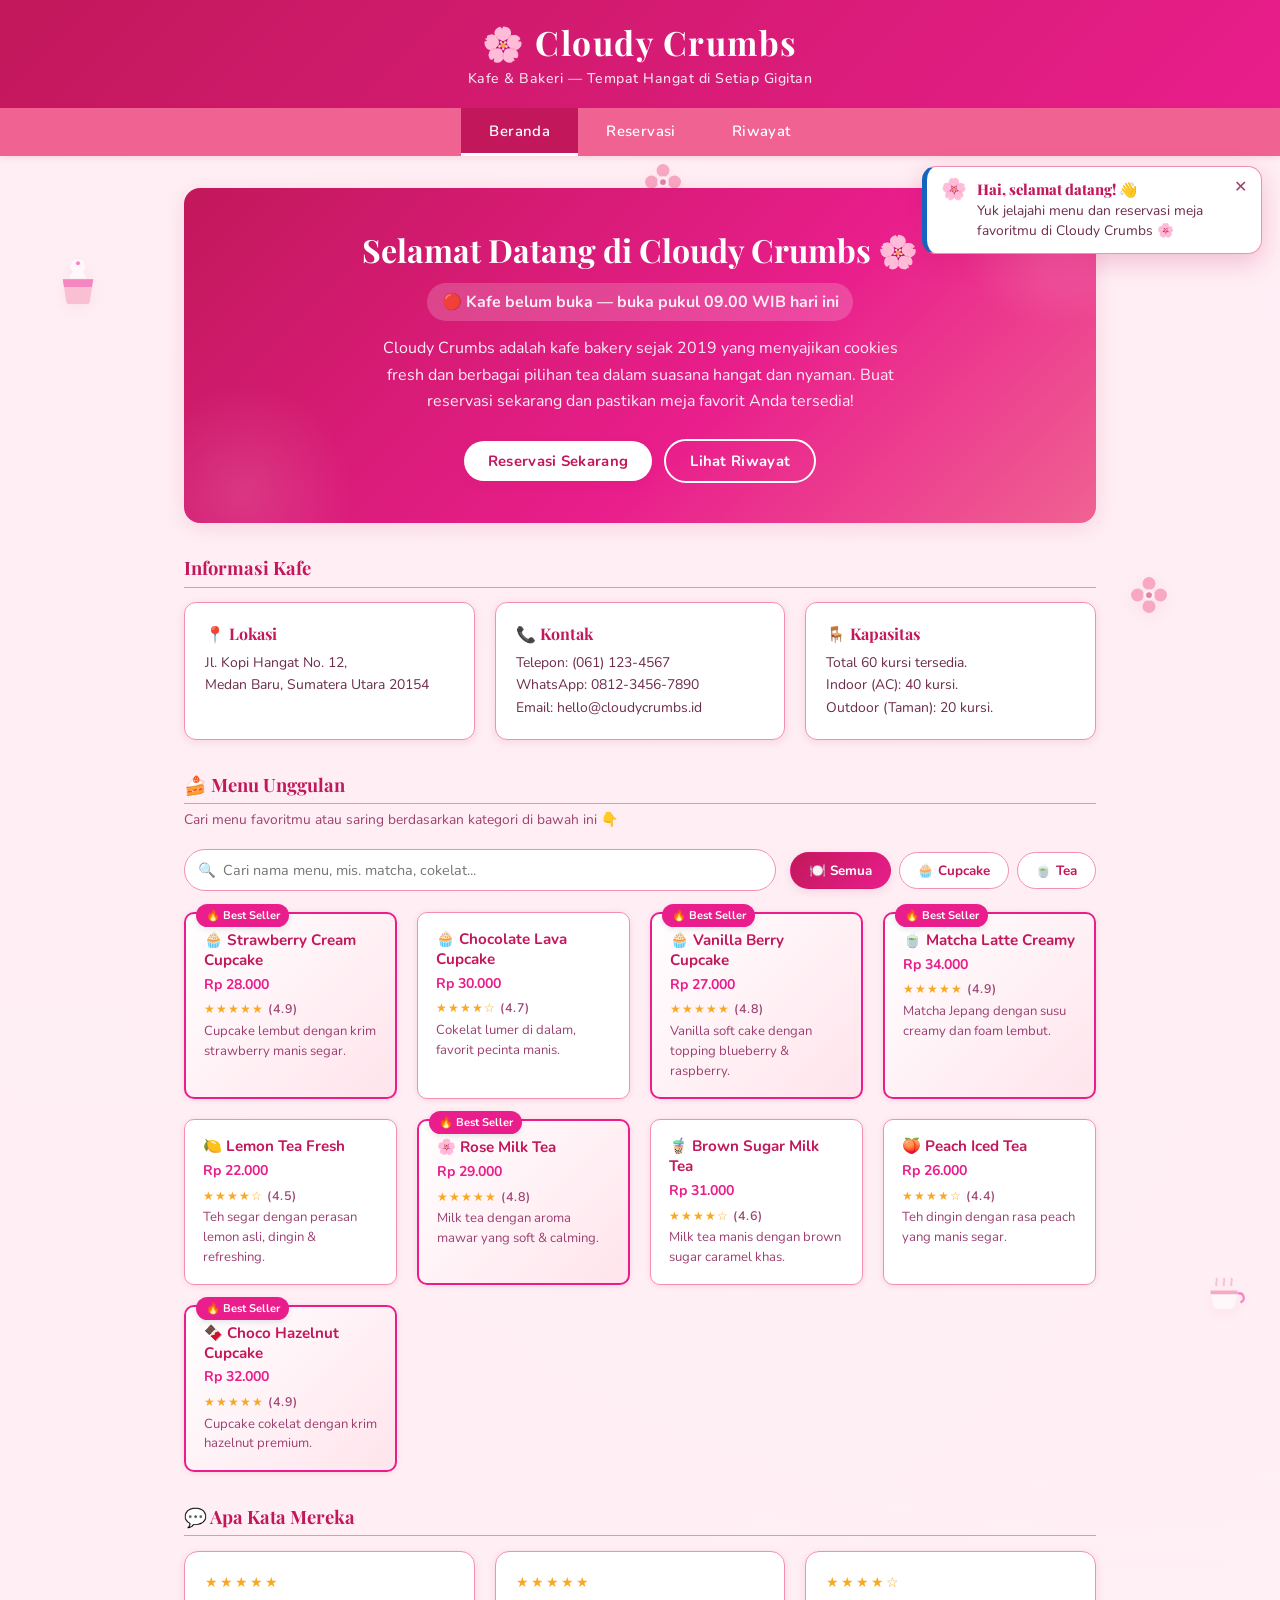
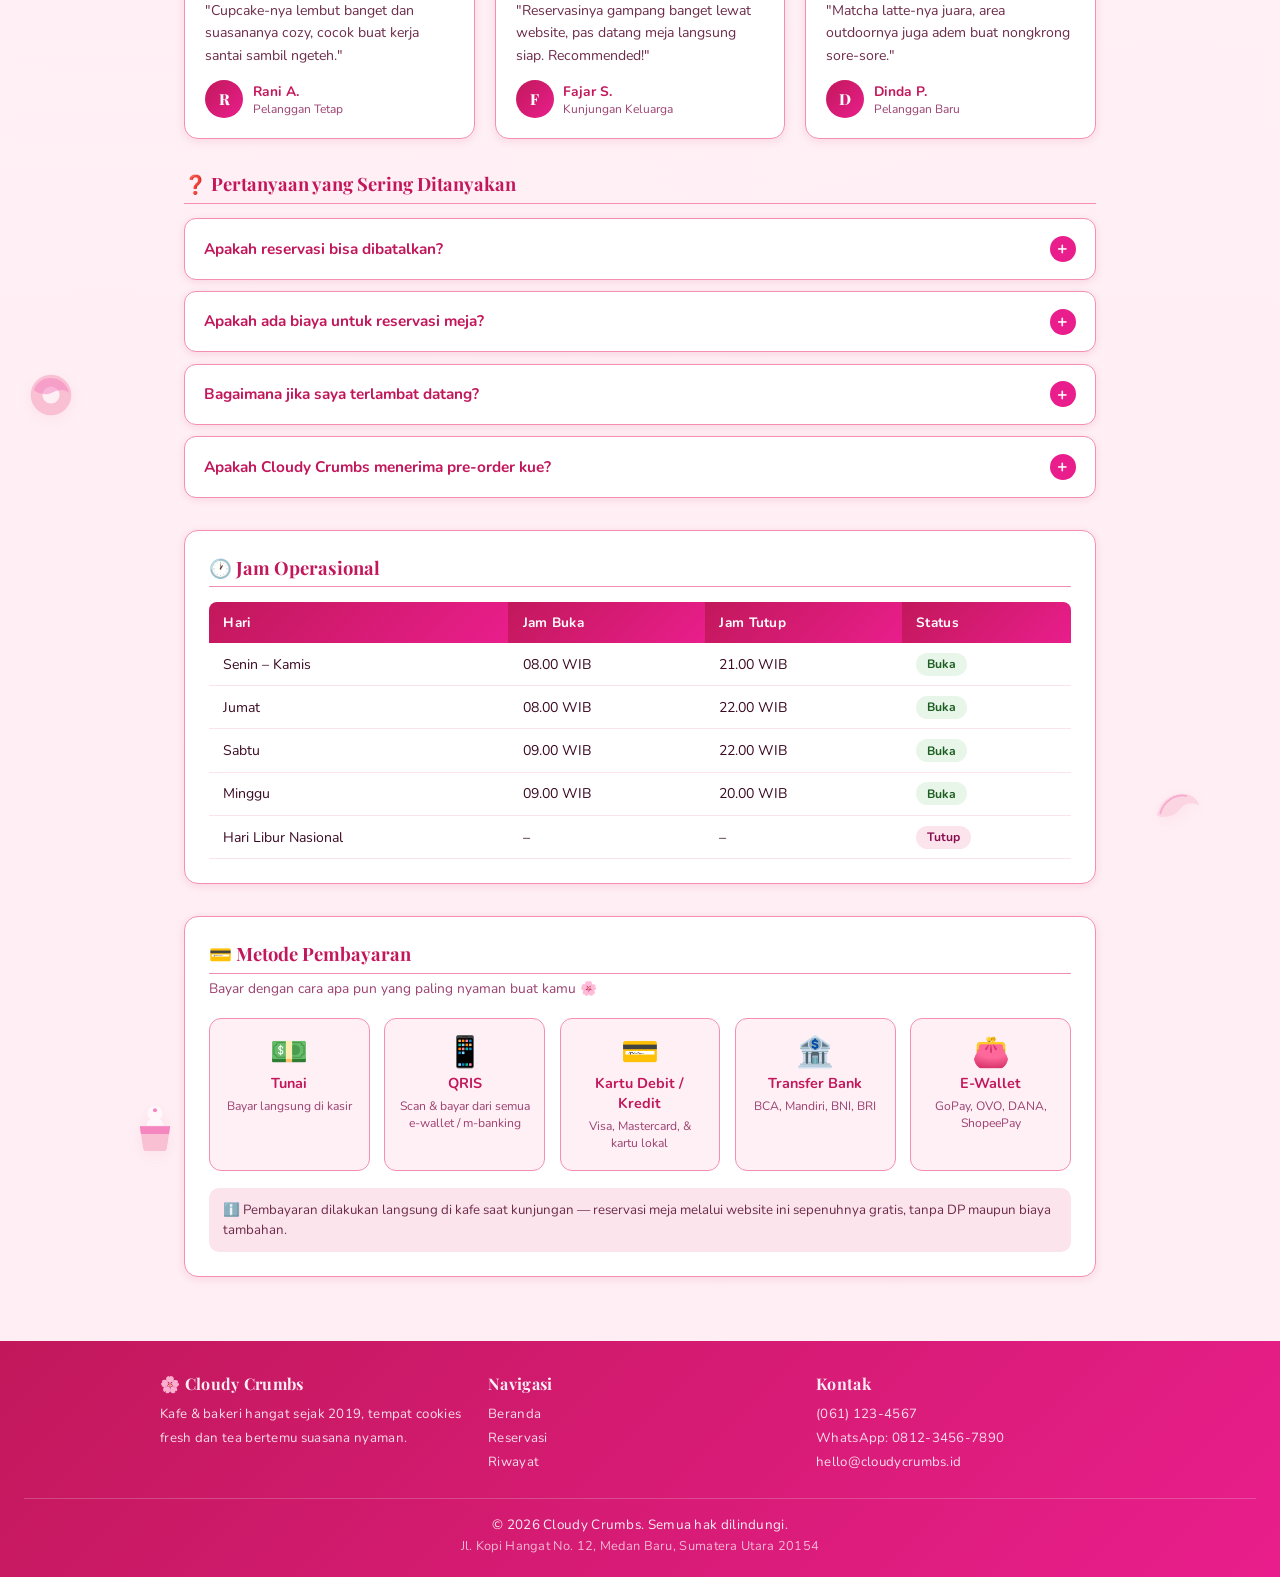
==== index.html @ b564c9b4 "Mengubah beranda jadi index" ====
<!DOCTYPE html>
<html lang="id">
<head>
  <meta charset="UTF-8" />
  <meta name="viewport" content="width=device-width, initial-scale=1.0" />
  <title>Cloudy Crumbs – Beranda</title>
  <link rel="stylesheet" href="style.css" />
  <style>
    /* ── Hero ── */
    .hero {
      background: linear-gradient(135deg, var(--pink-deep) 0%, var(--pink-main) 60%, var(--pink-mid) 100%);
      border-radius: 16px;
      padding: 2.5rem 2rem;
      text-align: center;
      color: var(--white);
      margin-bottom: 2rem;
      box-shadow: 0 4px 20px var(--shadow);
    }

    .hero h2 {
      font-family: var(--font-head);
      font-size: 2rem;
      margin-bottom: 0.75rem;
      font-weight: 700;
    }

    .hero p {
      font-size: 1rem;
      opacity: 0.92;
      margin-bottom: 1.5rem;
      line-height: 1.65;
      max-width: 540px;
      margin-left: auto;
      margin-right: auto;
    }

    .hero .btn-primary {
      background: var(--white);
      color: var(--pink-deep);
      margin-right: 0.5rem;
    }

    .hero .btn-primary:hover {
      background: var(--pink-light);
    }

    .hero .btn-outline {
      border-color: var(--white);
      color: var(--white);
    }

    .hero .btn-outline:hover {
      background: rgba(255,255,255,0.2);
    }

    /* ── Info Cards ── */
    .info-card {
      background: var(--white);
      border: 1px solid var(--pink-border);
      border-radius: 12px;
      padding: 1.25rem;
      box-shadow: 0 2px 8px var(--shadow);
    }

    .info-card h3 {
      font-family: var(--font-head);
      color: var(--pink-deep);
      font-size: 1rem;
      margin-bottom: 0.5rem;
    }

    .info-card p {
      font-size: 0.87rem;
      line-height: 1.6;
      color: var(--text-mid);
    }

    /* ── Menu ── */
    .menu-card {
      background: var(--white);
      border: 1px solid var(--pink-border);
      border-radius: 10px;
      padding: 1rem 1.1rem;
      display: flex;
      flex-direction: column;
      gap: 0.3rem;
      box-shadow: 0 1px 6px var(--shadow);
    }

    .menu-card .nama {
      font-weight: 700;
      color: var(--pink-deep);
      font-size: 0.95rem;
    }

    .menu-card .harga {
      color: var(--pink-main);
      font-size: 0.88rem;
      font-weight: 700;
    }

    .menu-card .keterangan {
      font-size: 0.82rem;
      color: var(--text-soft);
      line-height: 1.5;
    }

    /* ── Jam Operasional ── */
    .jam-section {
      background: var(--white);
      border: 1px solid var(--pink-border);
      border-radius: 14px;
      padding: 1.5rem;
      box-shadow: 0 2px 10px var(--shadow);
      margin-bottom: 2rem;
    }

    .mb-2 { margin-bottom: 2rem; }
    .mb-1 { margin-bottom: 1rem; }

    /* ============================================
       OPENING / SPLASH SCREEN 🌸
       ============================================ */
    #ccSplash {
      position: fixed;
      inset: 0;
      z-index: 99999;
      display: flex;
      align-items: center;
      justify-content: center;
      overflow: hidden;
      background: linear-gradient(135deg, var(--pink-deep) 0%, var(--pink-main) 55%, var(--pink-mid) 100%);
      transition: opacity 0.6s ease, transform 0.6s ease;
    }

    #ccSplash.cc-splash-hide {
      opacity: 0;
      transform: scale(1.04);
      pointer-events: none;
    }

    #ccSplash .cc-splash-petal {
      position: absolute;
      font-size: 1.6rem;
      opacity: 0.55;
      animation: ccFloat 7s ease-in-out infinite, ccSpin 12s linear infinite;
      filter: drop-shadow(0 4px 8px rgba(0, 0, 0, 0.12));
    }

    .cc-splash-inner {
      position: relative;
      z-index: 2;
      text-align: center;
      color: var(--white);
      padding: 0 1.5rem;
    }

    .cc-splash-ring {
      width: 118px;
      height: 118px;
      margin: 0 auto 0.9rem;
      border-radius: 50%;
      background: rgba(255, 255, 255, 0.16);
      display: flex;
      align-items: center;
      justify-content: center;
      opacity: 0;
      animation: ccSplashRingPop 0.7s cubic-bezier(.34, 1.56, .64, 1) 0.15s forwards;
    }

    .cc-splash-logo {
      font-size: 3.4rem;
      display: inline-block;
      animation: ccSplashBloom 1.8s ease-in-out 0.35s infinite;
    }

    @keyframes ccSplashRingPop {
      0% { opacity: 0; transform: scale(0.4); }
      100% { opacity: 1; transform: scale(1); }
    }

    @keyframes ccSplashBloom {
      0%, 100% { transform: scale(1) rotate(-4deg); }
      50% { transform: scale(1.12) rotate(4deg); }
    }

    .cc-splash-title {
      font-family: var(--font-head);
      font-size: 2rem;
      font-weight: 700;
      letter-spacing: 1.5px;
      opacity: 0;
      animation: ccSplashRise 0.6s ease 0.35s forwards;
    }

    .cc-splash-sub {
      font-size: 0.92rem;
      opacity: 0;
      margin-top: 0.4rem;
      animation: ccSplashRise 0.6s ease 0.55s forwards;
    }

    @keyframes ccSplashRise {
      from { opacity: 0; transform: translateY(12px); }
      to { opacity: 0.95; transform: translateY(0); }
    }

    .cc-splash-dots {
      margin-top: 1.6rem;
      display: flex;
      gap: 0.4rem;
      justify-content: center;
      opacity: 0;
      animation: ccSplashRise 0.6s ease 0.75s forwards;
    }

    .cc-splash-dots span {
      width: 8px;
      height: 8px;
      border-radius: 50%;
      background: var(--white);
      animation: ccSplashDot 1.1s ease-in-out infinite;
    }

    .cc-splash-dots span:nth-child(2) { animation-delay: 0.15s; }
    .cc-splash-dots span:nth-child(3) { animation-delay: 0.3s; }

    @keyframes ccSplashDot {
      0%, 80%, 100% { transform: translateY(0); opacity: 0.5; }
      40% { transform: translateY(-7px); opacity: 1; }
    }

    .cc-splash-skip {
      position: absolute;
      bottom: 1.5rem;
      left: 50%;
      transform: translateX(-50%);
      color: var(--white);
      background: rgba(255, 255, 255, 0.16);
      border: 1px solid rgba(255, 255, 255, 0.5);
      border-radius: 20px;
      padding: 0.4rem 1rem;
      font-size: 0.78rem;
      font-family: var(--font-body);
      cursor: pointer;
      opacity: 0;
      animation: ccSplashRise 0.6s ease 1s forwards;
    }

    .cc-splash-skip:hover {
      background: rgba(255, 255, 255, 0.28);
    }

    @media (max-width: 600px) {
      .cc-splash-logo { font-size: 2.7rem; }
      .cc-splash-title { font-size: 1.5rem; }
      .cc-splash-ring { width: 96px; height: 96px; }
    }

    /* ============================================
       METODE PEMBAYARAN 💳
       ============================================ */
    .payment-section {
      background: var(--white);
      border: 1px solid var(--pink-border);
      border-radius: 14px;
      padding: 1.5rem;
      box-shadow: 0 2px 10px var(--shadow);
      margin-bottom: 2rem;
    }

    .payment-grid {
      display: grid;
      grid-template-columns: repeat(auto-fit, minmax(150px, 1fr));
      gap: 0.9rem;
      margin-top: 1rem;
    }

    .payment-card {
      background: var(--pink-pale);
      border: 1px solid var(--pink-border);
      border-radius: 12px;
      padding: 1.1rem 0.9rem;
      text-align: center;
      display: flex;
      flex-direction: column;
      align-items: center;
      gap: 0.35rem;
      opacity: 0;
      transform: translateY(10px);
      animation: fadeUp 0.5s ease forwards;
      transition: transform 0.25s ease, box-shadow 0.25s ease, background 0.25s ease;
    }

    .payment-card:hover {
      transform: translateY(-5px) scale(1.03);
      box-shadow: 0 8px 18px var(--shadow);
      background: var(--white);
    }

    .payment-card:nth-child(2) { animation-delay: 0.05s; }
    .payment-card:nth-child(3) { animation-delay: 0.1s; }
    .payment-card:nth-child(4) { animation-delay: 0.15s; }
    .payment-card:nth-child(5) { animation-delay: 0.2s; }
    .payment-card:nth-child(6) { animation-delay: 0.25s; }

    .payment-card .icon {
      font-size: 1.9rem;
      line-height: 1;
    }

    .payment-card .nama-metode {
      font-weight: 700;
      color: var(--pink-deep);
      font-size: 0.9rem;
    }

    .payment-card .ket-metode {
      font-size: 0.76rem;
      color: var(--text-soft);
      line-height: 1.4;
    }

    .payment-note {
      margin-top: 1.1rem;
      font-size: 0.83rem;
      color: var(--text-mid);
      background: var(--pink-light);
      border-radius: 10px;
      padding: 0.7rem 0.9rem;
      line-height: 1.55;
    }
  </style>
</head>
<body>

  <!-- Opening / Splash Screen 🌸 -->
  <div id="ccSplash" role="status" aria-label="Memuat Cloudy Crumbs">
    <span class="cc-splash-petal" style="top:14%; left:12%; --rot:-8deg;">🌸</span>
    <span class="cc-splash-petal" style="top:70%; left:16%; --rot:10deg; animation-delay:0.6s;">🧁</span>
    <span class="cc-splash-petal" style="top:22%; left:84%; --rot:6deg; animation-delay:1.1s;">🍪</span>
    <span class="cc-splash-petal" style="top:76%; left:82%; --rot:-10deg; animation-delay:0.3s;">🌸</span>
    <span class="cc-splash-petal" style="top:48%; left:6%; --rot:4deg; animation-delay:1.6s;">🍵</span>

    <div class="cc-splash-inner">
      <div class="cc-splash-ring"><span class="cc-splash-logo">🌸</span></div>
      <h2 class="cc-splash-title">Cloudy Crumbs</h2>
      <p class="cc-splash-sub">Menyiapkan kehangatan untukmu...</p>
      <div class="cc-splash-dots"><span></span><span></span><span></span></div>
    </div>

    <button type="button" class="cc-splash-skip" id="ccSplashSkip">Lewati ›</button>
  </div>

  <!-- Hamburger menu mobile (dementhia) -->
<header style="position:relative;">
  <div class="header-inner">
    <h1>🌸 Cloudy Crumbs</h1>
    <p>Kafe & Bakeri — Tempat Hangat di Setiap Gigitan</p>
  </div>
  <button class="hamburger" id="hamburgerBtn" aria-label="Buka menu">
    <span></span>
    <span></span>
    <span></span>
  </button>
</header>

  <nav aria-label="Menu Utama">
    <ul>
      <li><a href="beranda.html" class="active">Beranda</a></li>
      <li><a href="booking.html">Reservasi</a></li>
      <li><a href="riwayat.html">Riwayat</a></li>
    </ul>
  </nav>

  <main>

    <!-- Hero -->
    <section class="hero" aria-labelledby="judul-hero">
      <h2 id="judul-hero">Selamat Datang di Cloudy Crumbs 🌸</h2>
      <p id="statusBukaSekarang" class="status-live">⏳ Mengecek jam buka...</p>
      <p>
        Cloudy Crumbs adalah kafe bakery sejak 2019 yang 
        menyajikan cookies fresh dan berbagai pilihan tea 
        dalam suasana hangat dan nyaman. Buat reservasi sekarang dan pastikan meja favorit Anda tersedia!
      </p>
      <a href="booking.html" class="btn btn-primary">Reservasi Sekarang</a>
      <a href="riwayat.html" class="btn btn-outline">Lihat Riwayat</a>
    </section>

    <!-- Info Kafe -->
    <section class="mb-2" aria-label="Informasi Kafe">
      <h2 class="section-heading">Informasi Kafe</h2>
      <div class="grid-3">
        <article class="info-card">
          <h3>📍 Lokasi</h3>
          <p>Jl. Kopi Hangat No. 12,<br>Medan Baru, Sumatera Utara 20154</p>
        </article>
        <article class="info-card">
          <h3>📞 Kontak</h3>
          <p>
            Telepon: (061) 123-4567<br>
            WhatsApp: 0812-3456-7890<br>
            Email: hello@cloudycrumbs.id
          </p>
        </article>
        <article class="info-card">
          <h3>🪑 Kapasitas</h3>
          <p>
            Total 60 kursi tersedia.<br>
            Indoor (AC): 40 kursi.<br>
            Outdoor (Taman): 20 kursi.
          </p>
        </article>
      </div>
    </section>

    <!-- Menu Unggulan -->
    <section class="mb-2" aria-labelledby="judul-menu">
      <h2 class="section-heading" id="judul-menu">🍰 Menu Unggulan</h2>
      <p class="section-sub">Cari menu favoritmu atau saring berdasarkan kategori di bawah ini 👇</p>

      <div class="menu-toolbar">
        <div class="menu-search">
          <input type="text" id="menuSearchInput" placeholder="Cari nama menu, mis. matcha, cokelat..." aria-label="Cari menu" />
        </div>
        <div class="menu-tabs" role="tablist" aria-label="Filter kategori menu">
          <button type="button" class="menu-tab active" data-kategori="semua">🍽️ Semua</button>
          <button type="button" class="menu-tab" data-kategori="cupcake">🧁 Cupcake</button>
          <button type="button" class="menu-tab" data-kategori="tea">🍵 Tea</button>
        </div>
      </div>

      <div class="grid-3" id="menuGrid">

  <!-- CUPCAKE -->
  <article class="menu-card best" data-kategori="cupcake">
    <span class="nama">🧁 Strawberry Cream Cupcake</span>
    <span class="harga">Rp 28.000</span>
    <span class="rating">★★★★★ <span style="color:var(--text-soft); font-weight:600;">(4.9)</span></span>
    <span class="keterangan">Cupcake lembut dengan krim strawberry manis segar.</span>
  </article>

  <article class="menu-card" data-kategori="cupcake">
    <span class="nama">🧁 Chocolate Lava Cupcake</span>
    <span class="harga">Rp 30.000</span>
    <span class="rating">★★★★☆ <span style="color:var(--text-soft); font-weight:600;">(4.7)</span></span>
    <span class="keterangan">Cokelat lumer di dalam, favorit pecinta manis.</span>
  </article>

  <article class="menu-card best" data-kategori="cupcake">
    <span class="nama">🧁 Vanilla Berry Cupcake</span>
    <span class="harga">Rp 27.000</span>
    <span class="rating">★★★★★ <span style="color:var(--text-soft); font-weight:600;">(4.8)</span></span>
    <span class="keterangan">Vanilla soft cake dengan topping blueberry & raspberry.</span>
  </article>

  <!-- TEA -->
  <article class="menu-card best" data-kategori="tea">
    <span class="nama">🍵 Matcha Latte Creamy</span>
    <span class="harga">Rp 34.000</span>
    <span class="rating">★★★★★ <span style="color:var(--text-soft); font-weight:600;">(4.9)</span></span>
    <span class="keterangan">Matcha Jepang dengan susu creamy dan foam lembut.</span>
  </article>

  <article class="menu-card" data-kategori="tea">
    <span class="nama">🍋 Lemon Tea Fresh</span>
    <span class="harga">Rp 22.000</span>
    <span class="rating">★★★★☆ <span style="color:var(--text-soft); font-weight:600;">(4.5)</span></span>
    <span class="keterangan">Teh segar dengan perasan lemon asli, dingin & refreshing.</span>
  </article>

  <article class="menu-card best" data-kategori="tea">
    <span class="nama">🌸 Rose Milk Tea</span>
    <span class="harga">Rp 29.000</span>
    <span class="rating">★★★★★ <span style="color:var(--text-soft); font-weight:600;">(4.8)</span></span>
    <span class="keterangan">Milk tea dengan aroma mawar yang soft & calming.</span>
  </article>

  <article class="menu-card" data-kategori="tea">
    <span class="nama">🧋 Brown Sugar Milk Tea</span>
    <span class="harga">Rp 31.000</span>
    <span class="rating">★★★★☆ <span style="color:var(--text-soft); font-weight:600;">(4.6)</span></span>
    <span class="keterangan">Milk tea manis dengan brown sugar caramel khas.</span>
  </article>

  <article class="menu-card" data-kategori="tea">
    <span class="nama">🍑 Peach Iced Tea</span>
    <span class="harga">Rp 26.000</span>
    <span class="rating">★★★★☆ <span style="color:var(--text-soft); font-weight:600;">(4.4)</span></span>
    <span class="keterangan">Teh dingin dengan rasa peach yang manis segar.</span>
  </article>

  <article class="menu-card best" data-kategori="cupcake">
    <span class="nama">🍫 Choco Hazelnut Cupcake</span>
    <span class="harga">Rp 32.000</span>
    <span class="rating">★★★★★ <span style="color:var(--text-soft); font-weight:600;">(4.9)</span></span>
    <span class="keterangan">Cupcake cokelat dengan krim hazelnut premium.</span>
  </article>
</div>
      <p class="menu-empty" id="menuEmptyState">🌸 Menu tidak ditemukan. Coba kata kunci atau kategori lain ya~</p>
    </section>

    <!-- Testimoni Pelanggan -->
    <section class="mb-2" aria-labelledby="judul-testimoni">
      <h2 class="section-heading" id="judul-testimoni">💬 Apa Kata Mereka</h2>
      <div class="testimoni-grid">
        <article class="testimoni-card">
          <span class="bintang">★★★★★</span>
          <p class="isi">"Cupcake-nya lembut banget dan suasananya cozy, cocok buat kerja santai sambil ngeteh."</p>
          <div class="penulis">
            <span class="testimoni-avatar">R</span>
            <div>
              <div class="testimoni-nama">Rani A.</div>
              <div class="testimoni-sub">Pelanggan Tetap</div>
            </div>
          </div>
        </article>
        <article class="testimoni-card">
          <span class="bintang">★★★★★</span>
          <p class="isi">"Reservasinya gampang banget lewat website, pas datang meja langsung siap. Recommended!"</p>
          <div class="penulis">
            <span class="testimoni-avatar">F</span>
            <div>
              <div class="testimoni-nama">Fajar S.</div>
              <div class="testimoni-sub">Kunjungan Keluarga</div>
            </div>
          </div>
        </article>
        <article class="testimoni-card">
          <span class="bintang">★★★★☆</span>
          <p class="isi">"Matcha latte-nya juara, area outdoornya juga adem buat nongkrong sore-sore."</p>
          <div class="penulis">
            <span class="testimoni-avatar">D</span>
            <div>
              <div class="testimoni-nama">Dinda P.</div>
              <div class="testimoni-sub">Pelanggan Baru</div>
            </div>
          </div>
        </article>
      </div>
    </section>

    <!-- FAQ -->
    <section class="mb-2" aria-labelledby="judul-faq">
      <h2 class="section-heading" id="judul-faq">❓ Pertanyaan yang Sering Ditanyakan</h2>
      <div class="faq-list">
        <div class="faq-item">
          <button type="button" class="faq-question">Apakah reservasi bisa dibatalkan?
            <span class="ikon">+</span>
          </button>
          <div class="faq-answer">Bisa. Pembatalan dapat dilakukan maksimal 1 jam sebelum jadwal kunjungan melalui halaman Riwayat Reservasi.</div>
        </div>
        <div class="faq-item">
          <button type="button" class="faq-question">Apakah ada biaya untuk reservasi meja?
            <span class="ikon">+</span>
          </button>
          <div class="faq-answer">Tidak ada biaya reservasi sama sekali. Kamu hanya perlu membayar makanan dan minuman yang dipesan saat berkunjung.</div>
        </div>
        <div class="faq-item">
          <button type="button" class="faq-question">Bagaimana jika saya terlambat datang?
            <span class="ikon">+</span>
          </button>
          <div class="faq-answer">Meja akan ditahan selama 15 menit dari jam reservasi. Jika lebih dari itu, meja bisa dialihkan ke tamu lain.</div>
        </div>
        <div class="faq-item">
          <button type="button" class="faq-question">Apakah Cloudy Crumbs menerima pre-order kue?
            <span class="ikon">+</span>
          </button>
          <div class="faq-answer">Tentu! Kamu bisa menghubungi kami via WhatsApp untuk pre-order kue ulang tahun atau pastri untuk acara khusus.</div>
        </div>
      </div>
    </section>

    <!-- Jam Operasional (Tabel) -->
    <section class="jam-section" aria-labelledby="judul-jam">
      <h2 class="section-heading" id="judul-jam">🕐 Jam Operasional</h2>
      <div class="tabel-wrapper">
        <table>
          <thead>
            <tr>
              <th>Hari</th>
              <th>Jam Buka</th>
              <th>Jam Tutup</th>
              <th>Status</th>
            </tr>
          </thead>
          <tbody>
            <tr>
              <td>Senin – Kamis</td>
              <td>08.00 WIB</td>
              <td>21.00 WIB</td>
              <td><span class="badge badge-hijau">Buka</span></td>
            </tr>
            <tr>
              <td>Jumat</td>
              <td>08.00 WIB</td>
              <td>22.00 WIB</td>
              <td><span class="badge badge-hijau">Buka</span></td>
            </tr>
            <tr>
              <td>Sabtu</td>
              <td>09.00 WIB</td>
              <td>22.00 WIB</td>
              <td><span class="badge badge-hijau">Buka</span></td>
            </tr>
            <tr>
              <td>Minggu</td>
              <td>09.00 WIB</td>
              <td>20.00 WIB</td>
              <td><span class="badge badge-hijau">Buka</span></td>
            </tr>
            <tr>
              <td>Hari Libur Nasional</td>
              <td>–</td>
              <td>–</td>
              <td><span class="badge badge-merah">Tutup</span></td>
            </tr>
          </tbody>
        </table>
      </div>
    </section>

    <!-- Metode Pembayaran -->
    <section class="payment-section" aria-labelledby="judul-payment">
      <h2 class="section-heading" id="judul-payment">💳 Metode Pembayaran</h2>
      <p class="section-sub">Bayar dengan cara apa pun yang paling nyaman buat kamu 🌸</p>

      <div class="payment-grid">
        <div class="payment-card">
          <span class="icon">💵</span>
          <span class="nama-metode">Tunai</span>
          <span class="ket-metode">Bayar langsung di kasir</span>
        </div>
        <div class="payment-card">
          <span class="icon">📱</span>
          <span class="nama-metode">QRIS</span>
          <span class="ket-metode">Scan & bayar dari semua e-wallet / m-banking</span>
        </div>
        <div class="payment-card">
          <span class="icon">💳</span>
          <span class="nama-metode">Kartu Debit / Kredit</span>
          <span class="ket-metode">Visa, Mastercard, & kartu lokal</span>
        </div>
        <div class="payment-card">
          <span class="icon">🏦</span>
          <span class="nama-metode">Transfer Bank</span>
          <span class="ket-metode">BCA, Mandiri, BNI, BRI</span>
        </div>
        <div class="payment-card">
          <span class="icon">👛</span>
          <span class="nama-metode">E-Wallet</span>
          <span class="ket-metode">GoPay, OVO, DANA, ShopeePay</span>
        </div>
      </div>

      <p class="payment-note">
        ℹ️ Pembayaran dilakukan langsung di kafe saat kunjungan — reservasi meja
        melalui website ini sepenuhnya gratis, tanpa DP maupun biaya tambahan.
      </p>
    </section>

  </main>

  <footer>
    <div class="footer-inner">
      <div class="footer-col">
        <h4>🌸 Cloudy Crumbs</h4>
        <p>Kafe & bakeri hangat sejak 2019, tempat cookies fresh dan tea bertemu suasana nyaman.</p>
      </div>
      <div class="footer-col">
        <h4>Navigasi</h4>
        <a href="beranda.html">Beranda</a>
        <a href="booking.html">Reservasi</a>
        <a href="riwayat.html">Riwayat</a>
      </div>
      <div class="footer-col">
        <h4>Kontak</h4>
        <a href="tel:0611234567">(061) 123-4567</a>
        <a href="https://wa.me/6281234567890">WhatsApp: 0812-3456-7890</a>
        <a href="mailto:hello@cloudycrumbs.id">hello@cloudycrumbs.id</a>
      </div>
    </div>
    <div class="footer-bottom">
      <p>&copy; 2026 Cloudy Crumbs. Semua hak dilindungi.</p>
      <p>Jl. Kopi Hangat No. 12, Medan Baru, Sumatera Utara 20154</p>
    </div>
  </footer>

  <!-- Logic Opening / Splash Screen 🌸 -->
  <script>
    (function () {
      "use strict";
      var splash = document.getElementById("ccSplash");
      if (!splash) return;

      // Hanya tampil sekali per sesi biar gak ganggu kalau bolak-balik ke Beranda
      if (sessionStorage.getItem("ccSplashSeen") === "1") {
        splash.style.display = "none";
        return;
      }

      document.body.style.overflow = "hidden";
      var sudahTutup = false;

      function tutupSplash() {
        if (sudahTutup) return;
        sudahTutup = true;
        splash.classList.add("cc-splash-hide");
        document.body.style.overflow = "";
        sessionStorage.setItem("ccSplashSeen", "1");
        setTimeout(function () {
          splash.style.display = "none";
        }, 650);
      }

      document.getElementById("ccSplashSkip").addEventListener("click", tutupSplash);
      setTimeout(tutupSplash, 2200);
    })();
  </script>

  <script src="script.js" defer></script>
</body>
</html>
---- style.css ----
/* ============================================
   Cloudy Crumbs – Global Stylesheet (Pink)
   ============================================ */

/* ── Google Fonts ── */
@import url('https://fonts.googleapis.com/css2?family=Playfair+Display:wght@400;600;700&family=Nunito:wght@400;500;600;700&display=swap');

/* ── Reset ── */
*,
*::before,
*::after {
  box-sizing: border-box;
  margin: 0;
  padding: 0;
}

/* ── Variabel Warna ── */
:root {
  --pink-deep: #c2185b;
  --pink-main: #e91e8c;
  --pink-mid: #f06292;
  --pink-light: #fce4ec;
  --pink-pale: #fff0f5;
  --pink-border: #f48fb1;
  --white: #ffffff;
  --text-dark: #3b0a23;
  --text-mid: #6d2b4a;
  --text-soft: #9c4070;
  --shadow: rgba(194, 24, 91, 0.12);

  --font-head: 'Playfair Display', Georgia, serif;
  --font-body: 'Nunito', 'Segoe UI', sans-serif;
}

/* ── Base ── */
html {
  scroll-behavior: smooth;
  overflow-x: hidden;
}

body {
  font-family: var(--font-body);
  background-color: var(--pink-pale);
  background-image:
    linear-gradient(rgba(255, 240, 245, 0.90), rgba(255, 240, 245, 0.94)),
    radial-gradient(circle at 12% 18%, rgba(244, 143, 177, 0.18) 0%, transparent 45%),
    radial-gradient(circle at 88% 12%, rgba(233, 30, 140, 0.12) 0%, transparent 40%),
    radial-gradient(circle at 92% 85%, rgba(244, 143, 177, 0.16) 0%, transparent 42%),
    radial-gradient(circle at 8% 88%, rgba(233, 30, 140, 0.10) 0%, transparent 40%),
    url('https://images.unsplash.com/photo-1483695028939-5bb13f8648b0?auto=format&fit=crop&w=1920&q=60');
  background-size: auto, auto, auto, auto, auto, cover;
  background-position: center, center, center, center, center, center;
  background-attachment: scroll, scroll, scroll, scroll, scroll, fixed;
  background-repeat: no-repeat;
  color: var(--text-dark);
  min-height: 100vh;
  display: flex;
  flex-direction: column;
  position: relative;
}

header {
  position: relative;
  z-index: 2;
}

nav {
  position: sticky;
  top: 0;
  z-index: 50;
}

main {
  position: relative;
  z-index: 2;
}

footer {
  position: relative;
  z-index: 2;
}

/* ============================================
   HEADER
   ============================================ */
header {
  background: linear-gradient(135deg, var(--pink-deep) 0%, var(--pink-main) 100%);
  color: var(--white);
  padding: 1.25rem 2rem;
  text-align: center;
  box-shadow: 0 2px 10px var(--shadow);
}

header h1 {
  font-family: var(--font-head);
  font-size: 2.1rem;
  letter-spacing: 1.5px;
  font-weight: 700;
}

header p {
  font-size: 0.88rem;
  opacity: 0.88;
  margin-top: 0.3rem;
  font-weight: 500;
  letter-spacing: 0.5px;
}

/* ============================================
   NAVIGASI
   ============================================ */
nav {
  background-color: var(--pink-mid);
  box-shadow: 0 2px 6px var(--shadow);
}

nav ul {
  list-style: none;
  display: flex;
  justify-content: center;
  flex-wrap: wrap;
}

nav ul li a {
  display: block;
  padding: 0.8rem 1.75rem;
  color: var(--white);
  text-decoration: none;
  font-size: 0.93rem;
  font-weight: 600;
  letter-spacing: 0.4px;
  transition: background 0.2s, color 0.2s;
  border-bottom: 3px solid transparent;
}

nav ul li a:hover {
  background-color: rgba(255, 255, 255, 0.18);
}

nav ul li a.active {
  background-color: var(--pink-deep);
  border-bottom: 3px solid var(--white);
}

/* ============================================
   MAIN
   ============================================ */
main {
  flex: 1;
  padding: 2rem 1.5rem;
  max-width: 960px;
  margin: 0 auto;
  width: 100%;
}

/* ============================================
   JUDUL HALAMAN
   ============================================ */
.page-title {
  font-family: var(--font-head);
  color: var(--pink-deep);
  font-size: 1.6rem;
  margin-bottom: 1.5rem;
  padding-bottom: 0.5rem;
  border-bottom: 2px solid var(--pink-border);
}

/* ============================================
   TOMBOL / BUTTON
   ============================================ */
.btn {
  display: inline-block;
  padding: 0.65rem 1.5rem;
  border: none;
  border-radius: 30px;
  cursor: pointer;
  font-size: 0.93rem;
  font-family: var(--font-body);
  font-weight: 700;
  text-decoration: none;
  text-align: center;
  transition: all 0.2s;
  letter-spacing: 0.3px;
}

.btn-primary {
  background: linear-gradient(135deg, var(--pink-deep), var(--pink-main));
  color: var(--white);
  box-shadow: 0 3px 10px var(--shadow);
}

.btn-primary:hover {
  background: linear-gradient(135deg, var(--pink-main), var(--pink-mid));
  box-shadow: 0 5px 16px var(--shadow);
  transform: translateY(-1px);
}

.btn-outline {
  background-color: transparent;
  color: var(--pink-deep);
  border: 2px solid var(--pink-deep);
}

.btn-outline:hover {
  background-color: var(--pink-light);
}

.btn-danger {
  background-color: #e53935;
  color: var(--white);
  border-radius: 20px;
  font-size: 0.8rem;
  padding: 0.3rem 0.8rem;
  font-weight: 700;
}

.btn-danger:hover {
  background-color: #b71c1c;
}

.btn-sm {
  font-size: 0.8rem;
  padding: 0.3rem 0.8rem;
}

.btn-full {
  width: 100%;
}

/* ============================================
   KARTU / CARD
   ============================================ */
.card {
  background: var(--white);
  border: 1px solid var(--pink-border);
  border-radius: 14px;
  padding: 1.5rem;
  box-shadow: 0 2px 12px var(--shadow);
}

.card h2,
.card h3 {
  font-family: var(--font-head);
  color: var(--pink-deep);
  margin-bottom: 0.75rem;
}

/* ============================================
   FORM
   ============================================ */
.form-group {
  margin-bottom: 1.1rem;
}

.form-group label {
  display: block;
  margin-bottom: 0.38rem;
  font-size: 0.88rem;
  color: var(--text-mid);
  font-weight: 700;
}

.form-group input,
.form-group select,
.form-group textarea {
  width: 100%;
  padding: 0.65rem 0.9rem;
  border: 1.5px solid var(--pink-border);
  border-radius: 8px;
  font-size: 0.93rem;
  background: var(--pink-pale);
  color: var(--text-dark);
  font-family: var(--font-body);
  transition: border 0.2s, box-shadow 0.2s;
}

.form-group input:focus,
.form-group select:focus,
.form-group textarea:focus {
  outline: none;
  border-color: var(--pink-main);
  box-shadow: 0 0 0 3px rgba(233, 30, 140, 0.12);
}

.form-group textarea {
  resize: vertical;
  min-height: 85px;
}

.form-row {
  display: grid;
  grid-template-columns: 1fr 1fr;
  gap: 1rem;
}

/* ============================================
   TABEL
   ============================================ */
.tabel-wrapper {
  overflow-x: auto;
}

table {
  width: 100%;
  border-collapse: collapse;
  font-size: 0.88rem;
  min-width: 520px;
}

table th {
  background: linear-gradient(135deg, var(--pink-deep), var(--pink-main));
  color: var(--white);
  padding: 0.7rem 0.9rem;
  text-align: left;
  font-weight: 700;
  font-size: 0.85rem;
  letter-spacing: 0.3px;
}

table td {
  padding: 0.6rem 0.9rem;
  border-bottom: 1px solid var(--pink-light);
  vertical-align: middle;
}

table tbody tr:hover {
  background-color: var(--pink-pale);
}

table th:first-child {
  border-radius: 8px 0 0 0;
}

table th:last-child {
  border-radius: 0 8px 0 0;
}

/* ============================================
   BADGE STATUS
   ============================================ */
.badge {
  display: inline-block;
  padding: 0.22rem 0.7rem;
  border-radius: 20px;
  font-size: 0.76rem;
  font-weight: 700;
  white-space: nowrap;
}

.badge-hijau {
  background: #e8f5e9;
  color: #1b5e20;
}

.badge-kuning {
  background: #fff8e1;
  color: #e65100;
}

.badge-merah {
  background: #fce4ec;
  color: #880e4f;
}

.badge-biru {
  background: #e3f2fd;
  color: #0d47a1;
}

/* ============================================
   SECTION HEADING (dalam konten)
   ============================================ */
.section-heading {
  font-family: var(--font-head);
  color: var(--pink-deep);
  font-size: 1.15rem;
  margin-bottom: 0.9rem;
  padding-bottom: 0.4rem;
  border-bottom: 1.5px solid var(--pink-border);
}

/* ============================================
   GRID LAYOUT HELPERS
   ============================================ */
.grid-2 {
  display: grid;
  grid-template-columns: 2fr 1fr;
  gap: 1.5rem;
  align-items: start;
}

.grid-3 {
  display: grid;
  grid-template-columns: repeat(auto-fit, minmax(200px, 1fr));
  gap: 1.25rem;
}

.grid-4 {
  display: grid;
  grid-template-columns: repeat(auto-fit, minmax(160px, 1fr));
  gap: 1rem;
}

.flex-center {
  display: flex;
  justify-content: center;
  align-items: center;
  gap: 1rem;
  flex-wrap: wrap;
}

.flex-gap {
  display: flex;
  gap: 0.75rem;
  flex-wrap: wrap;
  align-items: center;
}

/* ============================================
   STAT BOX
   ============================================ */
.stat-box {
  background: var(--white);
  border: 1px solid var(--pink-border);
  border-radius: 12px;
  padding: 1.1rem;
  text-align: center;
  box-shadow: 0 2px 8px var(--shadow);
}

.stat-box .angka {
  font-family: var(--font-head);
  font-size: 2.1rem;
  color: var(--pink-deep);
  display: block;
  font-weight: 700;
}

.stat-box .label {
  font-size: 0.82rem;
  color: var(--text-soft);
  font-weight: 600;
  margin-top: 0.2rem;
}

/* ============================================
   INFO BOX (sidebar)
   ============================================ */
.info-box {
  background: var(--white);
  border: 1px solid var(--pink-border);
  border-radius: 12px;
  padding: 1.1rem;
  box-shadow: 0 2px 8px var(--shadow);
  margin-bottom: 1rem;
}

.info-box h3 {
  font-family: var(--font-head);
  color: var(--pink-deep);
  font-size: 0.98rem;
  margin-bottom: 0.65rem;
  padding-bottom: 0.35rem;
  border-bottom: 1px solid var(--pink-light);
}

.info-box ul {
  list-style: none;
  font-size: 0.86rem;
  line-height: 1.9;
}

.info-box ul li::before {
  content: "🌸 ";
}

.info-box p {
  font-size: 0.86rem;
  line-height: 1.65;
  color: var(--text-mid);
}

/* ============================================
   PAGINATION
   ============================================ */
.pagination {
  display: flex;
  gap: 0.4rem;
  justify-content: flex-end;
  align-items: center;
  margin-top: 1rem;
  font-size: 0.86rem;
}

.pagination a {
  display: inline-flex;
  align-items: center;
  justify-content: center;
  min-width: 34px;
  height: 34px;
  padding: 0 0.6rem;
  border: 1.5px solid var(--pink-border);
  border-radius: 8px;
  text-decoration: none;
  color: var(--pink-deep);
  background: var(--white);
  font-weight: 600;
  line-height: 1;
  transition: all 0.2s;
}

.pagination a.aktif,
.pagination a:hover {
  background: var(--pink-deep);
  color: var(--white);
  border-color: var(--pink-deep);
}

/* ============================================
   LINK KECIL
   ============================================ */
.link-text {
  text-align: center;
  margin-top: 1rem;
  font-size: 0.86rem;
  color: var(--text-soft);
}

.link-text a {
  color: var(--pink-deep);
  font-weight: 700;
  text-decoration: none;
}

.link-text a:hover {
  text-decoration: underline;
}

/* ============================================
   DIVIDER
   ============================================ */
.divider {
  border: none;
  border-top: 1.5px solid var(--pink-border);
  margin: 1.5rem 0;
}

/* ============================================
   AKSI GROUP (tabel)
   ============================================ */
.aksi-group {
  display: flex;
  gap: 0.35rem;
  flex-wrap: wrap;
}

/* ============================================
   FOOTER
   ============================================ */
footer {
  background: linear-gradient(135deg, var(--pink-deep) 0%, var(--pink-main) 100%);
  color: rgba(255, 255, 255, 0.92);
  text-align: center;
  padding: 1.25rem;
  font-size: 0.84rem;
  margin-top: auto;
  letter-spacing: 0.3px;
}

footer p+p {
  margin-top: 0.25rem;
  opacity: 0.75;
  font-size: 0.8rem;
}

/* ============================================
   RESPONSIVE – MOBILE
   ============================================ */
@media (max-width: 700px) {
  header h1 {
    font-size: 1.55rem;
  }

  nav ul li a {
    padding: 0.7rem 1.1rem;
    font-size: 0.87rem;
  }

  main {
    padding: 1.25rem 1rem;
  }

  .grid-2 {
    grid-template-columns: 1fr;
  }

  .form-row {
    grid-template-columns: 1fr;
  }

  .page-title {
    font-size: 1.3rem;
  }

  .btn {
    padding: 0.6rem 1.2rem;
  }
}

@media (max-width: 400px) {
  nav ul li a {
    padding: 0.65rem 0.8rem;
    font-size: 0.82rem;
  }

  header h1 {
    font-size: 1.3rem;
  }
}


/* ============================================
   WIGGLE ANIMATION (halus, cute)
   ============================================ */
@keyframes wiggle {
  0% {
    transform: rotate(0deg);
  }

  25% {
    transform: rotate(-2deg);
  }

  50% {
    transform: rotate(2deg);
  }

  75% {
    transform: rotate(-1deg);
  }

  100% {
    transform: rotate(0deg);
  }
}

/* efek saat hover menu */
nav ul li a {
  position: relative;
}

nav ul li a:hover {
  animation: wiggle 0.3s ease-in-out;
}

nav ul li a::after {
  content: "";
  position: absolute;
  left: 50%;
  bottom: 6px;
  width: 0%;
  height: 2px;
  background: var(--white);
  transition: all 0.25s ease;
  transform: translateX(-50%);
}

nav ul li a:hover::after {
  width: 60%;
}

nav ul li a:hover {
  transform: scale(1.05);
}

/* ============================================
   ANIMASI MENU CARD
   ============================================ */
.menu-card {
  transition: transform 0.25s ease, box-shadow 0.25s ease;
}

.menu-card:hover {
  transform: translateY(-5px) scale(1.02);
  box-shadow: 0 6px 18px rgba(194, 24, 91, 0.18);
}

/* efek sedikit muncul saat load */
.menu-card {
  opacity: 0;
  transform: translateY(10px);
  animation: fadeUp 0.5s ease forwards;
}

.menu-card:nth-child(2) {
  animation-delay: 0.05s;
}

.menu-card:nth-child(3) {
  animation-delay: 0.1s;
}

.menu-card:nth-child(4) {
  animation-delay: 0.15s;
}

.menu-card:nth-child(5) {
  animation-delay: 0.2s;
}

.menu-card:nth-child(6) {
  animation-delay: 0.25s;
}

@keyframes fadeUp {
  to {
    opacity: 1;
    transform: translateY(0);
  }
}

/* ============================================
   BEST SELLER
   ============================================ */
.menu-card.best {
  border: 2px solid var(--pink-main);
  background: linear-gradient(135deg, #fff, #ffe4ec);
  position: relative;
}

/* badge best seller */
.menu-card.best::before {
  content: "🔥 Best Seller";
  position: absolute;
  top: -10px;
  left: 10px;
  background: var(--pink-main);
  color: white;
  font-size: 0.7rem;
  padding: 0.25rem 0.6rem;
  border-radius: 20px;
  font-weight: 700;
  box-shadow: 0 2px 6px rgba(0, 0, 0, 0.1);
}

/* sedikit lebih menonjol */
.menu-card.best:hover {
  transform: translateY(-6px) scale(1.04);
  box-shadow: 0 8px 22px rgba(194, 24, 91, 0.25);
}

/* ============================================
   PAGE TRANSITION (fade + float halus)
   ============================================ */
body {
  opacity: 0;
  animation: pageFadeIn 0.55s ease forwards;
}

@keyframes pageFadeIn {
  from {
    opacity: 0;
    transform: translateY(10px) scale(0.995);
  }

  to {
    opacity: 1;
    transform: translateY(0) scale(1);
  }
}

body.page-leave {
  animation: pageFadeOut 0.32s ease forwards;
  pointer-events: none;
}

@keyframes pageFadeOut {
  from {
    opacity: 1;
    transform: translateY(0) scale(1);
  }

  to {
    opacity: 0;
    transform: translateY(-8px) scale(0.985);
  }
}

/* lapisan overlay manis saat pindah halaman */
#ccPageOverlay {
  position: fixed;
  inset: 0;
  z-index: 9998;
  background: radial-gradient(circle at 50% 40%, var(--pink-mid), var(--pink-deep));
  display: flex;
  align-items: center;
  justify-content: center;
  opacity: 0;
  pointer-events: none;
  transition: opacity 0.32s ease;
}

#ccPageOverlay.show {
  opacity: 1;
}

#ccPageOverlay .overlay-emoji {
  font-size: 2.4rem;
  animation: floatBounce 0.6s ease-in-out infinite;
}

@keyframes floatBounce {

  0%,
  100% {
    transform: translateY(0) rotate(-4deg);
  }

  50% {
    transform: translateY(-14px) rotate(4deg);
  }
}

/* ============================================
   TOAST NOTIFICATION (super cute)
   ============================================ */
#ccToastWrap {
  position: fixed;
  top: calc(var(--cc-nav-h, 4.75rem) + 0.6rem);
  right: 1.1rem;
  z-index: 55;
  display: flex;
  flex-direction: column;
  gap: 0.6rem;
  max-width: 92vw;
}

.cc-toast {
  display: flex;
  align-items: flex-start;
  gap: 0.6rem;
  min-width: 260px;
  max-width: 340px;
  background: var(--white);
  border: 1.5px solid var(--pink-border);
  border-left: 5px solid var(--pink-deep);
  border-radius: 14px;
  padding: 0.75rem 0.9rem;
  box-shadow: 0 8px 24px rgba(194, 24, 91, 0.22);
  font-size: 0.86rem;
  color: var(--text-dark);
  position: relative;
  overflow: hidden;
  animation: toastIn 0.35s cubic-bezier(.34, 1.56, .64, 1) forwards;
}

.cc-toast.success {
  border-left-color: #2e7d32;
}

.cc-toast.error {
  border-left-color: #c62828;
}

.cc-toast.info {
  border-left-color: #1565c0;
}

.cc-toast.closing {
  animation: toastOut 0.3s ease forwards;
}

@keyframes toastIn {
  from {
    opacity: 0;
    transform: translateX(60px) scale(0.9);
  }

  to {
    opacity: 1;
    transform: translateX(0) scale(1);
  }
}

@keyframes toastOut {
  from {
    opacity: 1;
    transform: translateX(0) scale(1);
  }

  to {
    opacity: 0;
    transform: translateX(60px) scale(0.9);
  }
}

.cc-toast .cc-toast-emoji {
  font-size: 1.3rem;
  line-height: 1;
  animation: wiggle 0.6s ease-in-out;
}

.cc-toast .cc-toast-body {
  flex: 1;
}

.cc-toast .cc-toast-title {
  font-weight: 800;
  color: var(--pink-deep);
  margin-bottom: 0.15rem;
  font-family: var(--font-head);
  font-size: 0.92rem;
}

.cc-toast .cc-toast-msg {
  color: var(--text-mid);
  line-height: 1.45;
}

.cc-toast .cc-toast-close {
  cursor: pointer;
  background: none;
  border: none;
  color: var(--text-soft);
  font-size: 1rem;
  line-height: 1;
  padding: 0;
}

.cc-toast .cc-toast-bar {
  position: absolute;
  bottom: 0;
  left: 0;
  height: 3px;
  background: linear-gradient(90deg, var(--pink-deep), var(--pink-main));
  animation-name: toastBar;
  animation-timing-function: linear;
  animation-fill-mode: forwards;
}

@keyframes toastBar {
  from {
    width: 100%;
  }

  to {
    width: 0%;
  }
}

/* ============================================
   FORM FIELD ERROR (validasi cute)
   ============================================ */
.form-group.field-error input,
.form-group.field-error select,
.form-group.field-error textarea {
  border-color: #e53935 !important;
  background: #fff5f5;
  animation: shake 0.35s ease;
}

.form-group .field-error-msg {
  display: none;
  color: #c62828;
  font-size: 0.78rem;
  margin-top: 0.3rem;
  font-weight: 700;
}

.form-group.field-error .field-error-msg {
  display: block;
}

@keyframes shake {

  0%,
  100% {
    transform: translateX(0);
  }

  25% {
    transform: translateX(-4px);
  }

  75% {
    transform: translateX(4px);
  }
}

/* status buka/tutup live di hero */
.status-live {
  display: inline-block;
  background: rgba(255, 255, 255, 0.2);
  border-radius: 20px;
  padding: 0.35rem 0.9rem;
  font-size: 0.85rem;
  font-weight: 700;
  margin-bottom: 0.9rem !important;
}

/* info hasil pencarian riwayat */
.info-hasil {
  font-family: var(--font-body);
  font-size: 0.78rem;
  font-weight: 600;
  color: var(--text-soft);
}

/* baris kosong saat filter tidak ketemu */
.empty-row td {
  text-align: center;
  padding: 2rem 1rem !important;
  color: var(--text-soft);
  font-style: italic;
}

/* highlight baris baru yang baru ditambahkan */
@keyframes newRowPop {
  0% {
    background: var(--pink-light);
  }

  100% {
    background: transparent;
  }
}

tr.row-new {
  animation: newRowPop 1.6s ease;
}

/* tombol batal dengan sedikit micro-interaction */
.btn-danger,
.btn-outline,
.btn-primary {
  position: relative;
}

.btn:active {
  transform: scale(0.96);
}

/* sparkle kecil di hero saat hover tombol */
.btn-primary:active {
  filter: brightness(0.97);
}

/* ============================================
   DEKORASI MENGAMBANG (pastry & bunga) 🧁🌸
   ============================================ */
.cc-decor-layer {
  position: fixed;
  inset: 0;
  z-index: 0;
  pointer-events: none;
  overflow: hidden;
}

.cc-decor {
  position: absolute;
  opacity: 0.5;
  filter: drop-shadow(0 4px 8px rgba(194, 24, 91, 0.12));
  animation: ccFloat 9s ease-in-out infinite, ccSpin 14s linear infinite;
}

@keyframes ccFloat {

  0%,
  100% {
    transform: translateY(0) rotate(var(--rot, 0deg));
  }

  50% {
    transform: translateY(-26px) rotate(var(--rot, 0deg));
  }
}

@keyframes ccSpin {
  0% {
    filter: drop-shadow(0 4px 8px rgba(194, 24, 91, 0.12)) hue-rotate(0deg);
  }

  50% {
    filter: drop-shadow(0 4px 8px rgba(194, 24, 91, 0.12)) hue-rotate(8deg);
  }

  100% {
    filter: drop-shadow(0 4px 8px rgba(194, 24, 91, 0.12)) hue-rotate(0deg);
  }
}

@media (max-width: 700px) {
  .cc-decor {
    opacity: 0.32;
    transform: scale(0.8);
  }
}

/* ============================================
   KONFETI saat reservasi berhasil dibuat 🎉
   ============================================ */
.cc-confetti {
  position: fixed;
  top: -40px;
  z-index: 9997;
  font-size: 1.5rem;
  pointer-events: none;
  animation: ccConfettiFall linear forwards;
}

@keyframes ccConfettiFall {
  0% {
    transform: translateY(0) rotate(0deg);
    opacity: 1;
  }

  100% {
    transform: translateY(110vh) rotate(360deg);
    opacity: 0.15;
  }
}

/* ============================================
   MODAL EDIT RESERVASI
   ============================================ */
.cc-modal-overlay {
  position: fixed;
  top: var(--cc-nav-h, 96px);
  left: 0;
  right: 0;
  bottom: 0;
  background: rgba(59, 10, 35, 0.45);
  backdrop-filter: blur(2px);
  z-index: 40;
  display: flex;
  align-items: center;
  justify-content: center;
  padding: 1rem;
  opacity: 0;
  pointer-events: none;
  transition: opacity 0.25s ease;
}

.cc-modal-overlay.show {
  opacity: 1;
  pointer-events: auto;
}

.cc-modal {
  background: var(--white);
  border-radius: 18px;
  padding: 1.6rem;
  max-width: 520px;
  width: 100%;
  max-height: 88vh;
  overflow-y: auto;
  box-shadow: 0 18px 50px rgba(194, 24, 91, 0.3);
  border: 1.5px solid var(--pink-border);
  transform: translateY(30px) scale(0.96);
  opacity: 0;
  transition: transform 0.3s cubic-bezier(.34, 1.56, .64, 1), opacity 0.3s ease;
}

.cc-modal-overlay.show .cc-modal {
  transform: translateY(0) scale(1);
  opacity: 1;
}

.cc-modal-header {
  display: flex;
  align-items: center;
  justify-content: space-between;
  margin-bottom: 1.1rem;
}

.cc-modal-header h2 {
  font-family: var(--font-head);
  color: var(--pink-deep);
  font-size: 1.2rem;
}

.cc-modal-close {
  background: var(--pink-light);
  border: none;
  color: var(--pink-deep);
  width: 32px;
  height: 32px;
  border-radius: 50%;
  font-size: 1rem;
  cursor: pointer;
  transition: transform 0.15s ease, background 0.15s ease;
}

.cc-modal-close:hover {
  background: var(--pink-border);
  transform: rotate(90deg);
  color: var(--white);
}

.cc-modal .form-row {
  margin-bottom: 0;
}

.cc-modal-actions {
  display: flex;
  flex-wrap: wrap;
  gap: 0.6rem;
  margin-top: 1.2rem;
}

.cc-modal-actions .btn {
  flex: 1 1 130px;
}

/* ============================================
   MODAL DETAIL RESERVASI (jelas & lengkap)
   ============================================ */
.cc-modal-detail {
  max-width: 480px;
}

.cc-detail-body {
  display: flex;
  flex-direction: column;
  gap: 0;
  border: 1.5px solid var(--pink-border);
  border-radius: 12px;
  overflow: hidden;
}

.cc-detail-row {
  display: flex;
  flex-direction: column;
  gap: 0.2rem;
  padding: 0.7rem 0.9rem;
  border-bottom: 1px solid var(--pink-border);
  background: var(--white);
}

.cc-detail-row:nth-child(even) {
  background: var(--pink-pale);
}

.cc-detail-row:last-child {
  border-bottom: none;
}

.cc-detail-label {
  font-size: 0.76rem;
  font-weight: 700;
  color: var(--text-soft);
  text-transform: uppercase;
  letter-spacing: 0.4px;
}

.cc-detail-value {
  font-size: 0.94rem;
  color: var(--text-dark);
  line-height: 1.55;
  word-break: break-word;
  white-space: normal;
}

/* baris yang sedang diedit ditandai sebentar */
@keyframes editPulse {

  0%,
  100% {
    background: transparent;
  }

  50% {
    background: var(--pink-light);
  }
}

tr.row-editing {
  animation: editPulse 1.2s ease;
}

/* tombol aksi kecil tambahan (edit/hapus) */
.btn-edit {
  background-color: #1565c0;
  color: var(--white);
  border-radius: 20px;
  font-size: 0.8rem;
  padding: 0.3rem 0.8rem;
  font-weight: 700;
  border: none;
  cursor: pointer;
}

.btn-edit:hover {
  background-color: #0d47a1;
}

.btn-hapus {
  background-color: #6d2b4a;
  color: var(--white);
  border-radius: 20px;
  font-size: 0.8rem;
  padding: 0.3rem 0.8rem;
  font-weight: 700;
  border: none;
  cursor: pointer;
}

.btn-hapus:hover {
  background-color: #3b0a23;
}

/* micro hover bounce untuk emoji header */
header h1 {
  display: inline-block;
}

header h1:hover {
  animation: wiggle 0.5s ease-in-out;
}

/* ============================================
   POPUP NOTIFIKASI (untuk reservasi dibuat/dibatalkan)
   ============================================ */
.cc-popup-overlay {
  position: fixed;
  top: var(--cc-nav-h, 96px);
  left: 0;
  right: 0;
  bottom: 0;
  background: rgba(59, 10, 35, 0.5);
  backdrop-filter: blur(3px);
  z-index: 45;
  display: flex;
  align-items: center;
  justify-content: center;
  padding: 1rem;
  opacity: 0;
  pointer-events: none;
  transition: opacity 0.25s ease;
}

.cc-popup-overlay.show {
  opacity: 1;
  pointer-events: auto;
}

.cc-popup-card {
  background: var(--white);
  border-radius: 22px;
  padding: 2rem 1.8rem 1.7rem;
  max-width: 380px;
  width: 100%;
  text-align: center;
  box-shadow: 0 22px 60px rgba(194, 24, 91, 0.35);
  border: 2px solid var(--pink-border);
  transform: translateY(40px) scale(0.85);
  opacity: 0;
  transition: transform 0.38s cubic-bezier(.34, 1.56, .64, 1), opacity 0.3s ease;
  position: relative;
  overflow: hidden;
}

.cc-popup-overlay.show .cc-popup-card {
  transform: translateY(0) scale(1);
  opacity: 1;
}

.cc-popup-card.berhasil {
  border-color: #66bb6a;
}

.cc-popup-card.batal {
  border-color: #ef9a9a;
}

.cc-popup-emoji {
  font-size: 3.4rem;
  margin-bottom: 0.6rem;
  display: inline-block;
  animation: popupBounce 0.7s ease 0.1s;
}

@keyframes popupBounce {
  0% {
    transform: scale(0) rotate(-15deg);
  }

  55% {
    transform: scale(1.25) rotate(8deg);
  }

  75% {
    transform: scale(0.92) rotate(-4deg);
  }

  100% {
    transform: scale(1) rotate(0deg);
  }
}

.cc-popup-card h3 {
  font-family: var(--font-head);
  color: var(--pink-deep);
  font-size: 1.25rem;
  margin-bottom: 0.55rem;
}

.cc-popup-card p {
  color: var(--text-mid);
  font-size: 0.92rem;
  line-height: 1.55;
  margin-bottom: 1.4rem;
}

.cc-popup-card .cc-popup-kode {
  display: inline-block;
  background: var(--pink-light);
  color: var(--pink-deep);
  font-weight: 800;
  padding: 0.25rem 0.85rem;
  border-radius: 20px;
  font-size: 0.88rem;
  margin: 0.3rem 0 1rem;
  letter-spacing: 0.5px;
}

.cc-popup-card .btn {
  width: 100%;
}

.cc-popup-ring {
  position: absolute;
  top: -30px;
  right: -30px;
  width: 90px;
  height: 90px;
  border-radius: 50%;
  background: radial-gradient(circle, rgba(244, 143, 177, 0.35), transparent 70%);
  animation: ccSpin2 6s linear infinite;
}

/* ── Confirm Popup (Hapus) ── */
.cc-confirm-card {
  border-color: #f48fb1 !important;
}

.cc-confirm-card h3 {
  color: #c2185b;
}

.cc-confirm-actions {
  display: flex;
  gap: 0.75rem;
  margin-top: 0.5rem;
}

.cc-confirm-actions .btn {
  flex: 1;
  padding: 0.65rem 1rem;
  font-size: 0.92rem;
  font-weight: 700;
  border-radius: 30px;
  cursor: pointer;
  transition: transform 0.15s ease, box-shadow 0.15s ease;
}

.cc-btn-batalkan {
  background: var(--pink-pale, #fce4ec);
  color: var(--pink-deep, #c2185b);
  border: 2px solid var(--pink-border, #f48fb1);
}

.cc-btn-batalkan:hover {
  background: #f8bbd0;
  transform: translateY(-2px);
  box-shadow: 0 4px 12px rgba(194, 24, 91, 0.2);
}

.cc-btn-hapus {
  background: linear-gradient(135deg, #e53935, #c62828);
  color: #fff;
  border: none;
  box-shadow: 0 4px 14px rgba(229, 57, 53, 0.4);
}

.cc-btn-hapus:hover {
  background: linear-gradient(135deg, #ef5350, #e53935);
  transform: translateY(-2px);
  box-shadow: 0 6px 18px rgba(229, 57, 53, 0.5);
}

.cc-btn-hapus:active,
.cc-btn-batalkan:active {
  transform: translateY(0) scale(0.97);
}

.cc-btn-batal-konfirmasi {
  background: linear-gradient(135deg, #ffa726, #fb8c00);
  color: #fff;
  border: none;
  box-shadow: 0 4px 14px rgba(251, 140, 0, 0.4);
}

.cc-btn-batal-konfirmasi:hover {
  background: linear-gradient(135deg, #ffb74d, #ff9800);
  transform: translateY(-2px);
  box-shadow: 0 6px 18px rgba(251, 140, 0, 0.5);
}

.cc-btn-batal-konfirmasi:active {
  transform: translateY(0) scale(0.97);
}

@keyframes ccSpin2 {
  from {
    transform: rotate(0deg);
  }

  to {
    transform: rotate(360deg);
  }
}

/* ============================================
   ANIMASI MENU LEBIH HIDUP 🧁🍵
   ============================================ */
.menu-card {
  position: relative;
}

.menu-card .nama {
  display: inline-block;
  transition: transform 0.3s ease;
}

.menu-card:hover .nama {
  animation: menuIconBounce 0.6s ease;
}

@keyframes menuIconBounce {

  0%,
  100% {
    transform: translateY(0) rotate(0deg);
  }

  30% {
    transform: translateY(-5px) rotate(-4deg);
  }

  60% {
    transform: translateY(0) rotate(4deg);
  }
}

.menu-card::after {
  content: "";
  position: absolute;
  inset: 0;
  border-radius: 10px;
  background: linear-gradient(120deg, transparent 30%, rgba(255, 255, 255, 0.55) 45%, transparent 60%);
  background-size: 250% 250%;
  background-position: 120% 0;
  opacity: 0;
  transition: opacity 0.2s ease;
  pointer-events: none;
}

.menu-card:hover::after {
  opacity: 1;
  animation: menuShine 1s ease forwards;
}

@keyframes menuShine {
  from {
    background-position: 130% 0;
  }

  to {
    background-position: -30% 0;
  }
}

.menu-card .harga {
  display: inline-block;
  transition: transform 0.25s ease, color 0.25s ease;
}

.menu-card:hover .harga {
  transform: scale(1.12);
  color: var(--pink-deep);
}

.menu-card.best::before {
  animation: bestSellerPulse 1.8s ease-in-out infinite;
}

@keyframes bestSellerPulse {

  0%,
  100% {
    transform: scale(1);
  }

  50% {
    transform: scale(1.07);
  }
}


/* ── Hamburger Button ── (dementhia) */
.hamburger {
  display: none;
  flex-direction: column;
  gap: 5px;
  cursor: pointer;
  padding: 0.5rem;
  background: none;
  border: none;
}

.hamburger span {
  display: block;
  width: 25px;
  height: 3px;
  background: var(--white);
  border-radius: 3px;
  transition: all 0.3s ease;
}

/* Animasi X saat menu terbuka */
.hamburger.open span:nth-child(1) {
  transform: translateY(8px) rotate(45deg);
}

.hamburger.open span:nth-child(2) {
  opacity: 0;
}

.hamburger.open span:nth-child(3) {
  transform: translateY(-8px) rotate(-45deg);
}

@media (max-width: 600px) {
  .hamburger {
    display: flex;
    position: absolute;
    right: 1rem;
    top: 1.2rem;
  }

  nav ul {
    display: none;
    flex-direction: column;
    gap: 0;
    padding: 0.5rem 0;
  }

  nav ul.open {
    display: flex;
  }

  nav ul li a {
    padding: 0.85rem 1.5rem;
    border-radius: 0;
    border-bottom: 1px solid rgba(255, 255, 255, 0.15);
  }
}

/* menambahkan pagination dinamis */
.pagination a.disabled {
  opacity: 0.35;
  pointer-events: none;
  cursor: default;
}
/* ============================================================
   ✨ CLOUDY CRUMBS 2026 — UPDATE VISUAL & FITUR BARU
   ============================================================ */

/* ── Header layout (biar muat theme toggle) ── */
header {
  position: relative;
}

.header-inner {
  max-width: 720px;
  margin: 0 auto;
}

/* ============================================================
   🔎 TOOLBAR PENCARIAN & FILTER MENU (beranda)
   ============================================================ */
.menu-toolbar {
  display: flex;
  flex-wrap: wrap;
  gap: 0.9rem;
  align-items: center;
  justify-content: space-between;
  margin-bottom: 1.3rem;
}

.menu-search {
  position: relative;
  flex: 1;
  min-width: 200px;
}

.menu-search input {
  width: 100%;
  padding: 0.65rem 1rem 0.65rem 2.4rem;
  border: 1.5px solid var(--pink-border);
  border-radius: 30px;
  background: var(--white);
  color: var(--text-dark);
  font-family: var(--font-body);
  font-size: 0.9rem;
  transition: border 0.2s, box-shadow 0.2s;
}

.menu-search input:focus {
  outline: none;
  border-color: var(--pink-main);
  box-shadow: 0 0 0 3px rgba(233, 30, 140, 0.12);
}

.menu-search::before {
  content: "🔍";
  position: absolute;
  left: 0.85rem;
  top: 50%;
  transform: translateY(-50%);
  font-size: 0.9rem;
  opacity: 0.7;
}

.menu-tabs {
  display: flex;
  gap: 0.5rem;
  flex-wrap: wrap;
}

.menu-tab {
  border: 1.5px solid var(--pink-border);
  background: var(--white);
  color: var(--pink-deep);
  padding: 0.5rem 1.1rem;
  border-radius: 30px;
  font-size: 0.84rem;
  font-weight: 700;
  cursor: pointer;
  transition: all 0.2s ease;
  font-family: var(--font-body);
}

.menu-tab:hover {
  background: var(--pink-light);
}

.menu-tab.active {
  background: linear-gradient(135deg, var(--pink-deep), var(--pink-main));
  color: var(--white);
  border-color: transparent;
  box-shadow: 0 3px 10px var(--shadow);
}

.menu-card.hide {
  display: none !important;
}

.menu-empty {
  text-align: center;
  padding: 2.2rem 1rem;
  color: var(--text-soft);
  font-style: italic;
  background: var(--white);
  border: 1px dashed var(--pink-border);
  border-radius: 12px;
  display: none;
}

.menu-empty.show {
  display: block;
}

.menu-card .rating {
  font-size: 0.78rem;
  color: #f9a825;
  letter-spacing: 1px;
  margin-top: 0.1rem;
}

/* ============================================================
   💬 TESTIMONI PELANGGAN
   ============================================================ */
.testimoni-grid {
  display: grid;
  grid-template-columns: repeat(auto-fit, minmax(230px, 1fr));
  gap: 1.25rem;
}

.testimoni-card {
  background: var(--white);
  border: 1px solid var(--pink-border);
  border-radius: 14px;
  padding: 1.25rem;
  box-shadow: 0 2px 10px var(--shadow);
  position: relative;
  display: flex;
  flex-direction: column;
  gap: 0.5rem;
}

.testimoni-card .bintang {
  color: #f9a825;
  font-size: 0.9rem;
  letter-spacing: 2px;
}

.testimoni-card .isi {
  font-size: 0.88rem;
  color: var(--text-mid);
  line-height: 1.6;
  flex: 1;
}

.testimoni-card .penulis {
  display: flex;
  align-items: center;
  gap: 0.6rem;
  margin-top: 0.3rem;
}

.testimoni-avatar {
  width: 38px;
  height: 38px;
  border-radius: 50%;
  background: linear-gradient(135deg, var(--pink-deep), var(--pink-main));
  color: var(--white);
  display: flex;
  align-items: center;
  justify-content: center;
  font-weight: 800;
  font-family: var(--font-head);
  font-size: 0.95rem;
  flex-shrink: 0;
}

.testimoni-nama {
  font-weight: 700;
  color: var(--pink-deep);
  font-size: 0.86rem;
}

.testimoni-sub {
  font-size: 0.75rem;
  color: var(--text-soft);
}

/* ============================================================
   ❓ FAQ ACCORDION
   ============================================================ */
.faq-list {
  display: flex;
  flex-direction: column;
  gap: 0.7rem;
}

.faq-item {
  background: var(--white);
  border: 1.5px solid var(--pink-border);
  border-radius: 12px;
  overflow: hidden;
  box-shadow: 0 2px 8px var(--shadow);
  transition: border-color 0.2s ease, box-shadow 0.2s ease;
}

.faq-item.open {
  border-color: var(--pink-main);
  box-shadow: 0 4px 14px var(--shadow);
}

.faq-question {
  width: 100%;
  text-align: left;
  background: none;
  border: none;
  padding: 1.05rem 1.2rem;
  font-family: var(--font-body);
  font-weight: 700;
  color: var(--pink-deep);
  font-size: 0.96rem;
  line-height: 1.45;
  cursor: pointer;
  display: flex;
  justify-content: space-between;
  align-items: center;
  gap: 1rem;
  transition: background 0.2s ease;
}

.faq-question:hover {
  background: var(--pink-pale);
}

.faq-item.open .faq-question {
  background: var(--pink-pale);
}

.faq-question .ikon {
  flex-shrink: 0;
  width: 26px;
  height: 26px;
  border-radius: 50%;
  display: flex;
  align-items: center;
  justify-content: center;
  font-size: 1.1rem;
  font-weight: 700;
  line-height: 1;
  color: var(--white);
  background: var(--pink-main);
  transition: transform 0.25s ease, background 0.2s ease;
}

.faq-item.open .faq-question .ikon {
  transform: rotate(45deg);
  background: var(--pink-deep);
}

.faq-answer {
  max-height: 0;
  overflow: hidden;
  transition: max-height 0.3s ease, padding 0.3s ease;
  padding: 0 1.2rem;
  font-size: 0.89rem;
  color: var(--text-mid);
  line-height: 1.65;
}

.faq-item.open .faq-answer {
  max-height: 500px;
  padding: 0.15rem 1.2rem 1.15rem;
}

/* ============================================================
   📤 AKSI TABEL RIWAYAT (Export / Cetak)
   ============================================================ */
.tabel-actions {
  display: flex;
  gap: 0.6rem;
  flex-wrap: wrap;
}

.tabel-actions .btn {
  font-size: 0.82rem;
  padding: 0.5rem 1rem;
}

.tabel-card-head {
  display: flex;
  justify-content: space-between;
  align-items: center;
  flex-wrap: wrap;
  gap: 0.75rem;
  margin-bottom: 1rem;
}

.tabel-card-head h2 {
  margin-bottom: 0;
}

/* ============================================================
   📣 FOOTER YANG LEBIH LENGKAP
   ============================================================ */
footer {
  padding: 2rem 1.5rem 1.4rem;
}

.footer-inner {
  max-width: 960px;
  margin: 0 auto;
  display: grid;
  grid-template-columns: repeat(auto-fit, minmax(200px, 1fr));
  gap: 1.5rem;
  text-align: left;
  margin-bottom: 1.4rem;
}

.footer-col h4 {
  font-family: var(--font-head);
  font-size: 1rem;
  margin-bottom: 0.6rem;
  letter-spacing: 0.3px;
}

.footer-col p,
.footer-col a {
  font-size: 0.83rem;
  color: rgba(255, 255, 255, 0.85);
  line-height: 1.8;
  text-decoration: none;
  display: block;
}

.footer-col a:hover {
  color: var(--white);
  text-decoration: underline;
}

.footer-bottom {
  text-align: center;
  border-top: 1px solid rgba(255, 255, 255, 0.2);
  padding-top: 1rem;
}

.footer-bottom p + p {
  margin-top: 0.2rem;
}

/* ============================================================
   ✨ SEDIKIT PEMANIS TAMBAHAN
   ============================================================ */
.section-sub {
  font-size: 0.86rem;
  color: var(--text-soft);
  margin-top: -0.6rem;
  margin-bottom: 1.1rem;
  line-height: 1.6;
}

.hero {
  position: relative;
  overflow: hidden;
}

.hero::before {
  content: "";
  position: absolute;
  top: -60px;
  right: -60px;
  width: 200px;
  height: 200px;
  background: radial-gradient(circle, rgba(255, 255, 255, 0.18), transparent 70%);
  border-radius: 50%;
  pointer-events: none;
}

.hero::after {
  content: "";
  position: absolute;
  bottom: -80px;
  left: -50px;
  width: 220px;
  height: 220px;
  background: radial-gradient(circle, rgba(255, 255, 255, 0.12), transparent 70%);
  border-radius: 50%;
  pointer-events: none;
}

@media print {
  header, nav, footer, .filter-card, .tabel-actions, .flex-gap, .pagination {
    display: none !important;
  }
  .cc-decor-layer,
  #ccToastWrap,
  #ccPageOverlay,
  .cc-popup-overlay,
  .cc-modal-overlay,
  .cc-confetti {
    display: none !important;
  }
  body {
    background: none !important;
    display: block !important;
  }
  main {
    max-width: 100%;
    padding: 0 !important;
  }
  .tabel-card,
  .stat-box,
  .info-card,
  .card {
    box-shadow: none !important;
    border: 1px solid #ccc !important;
  }
}
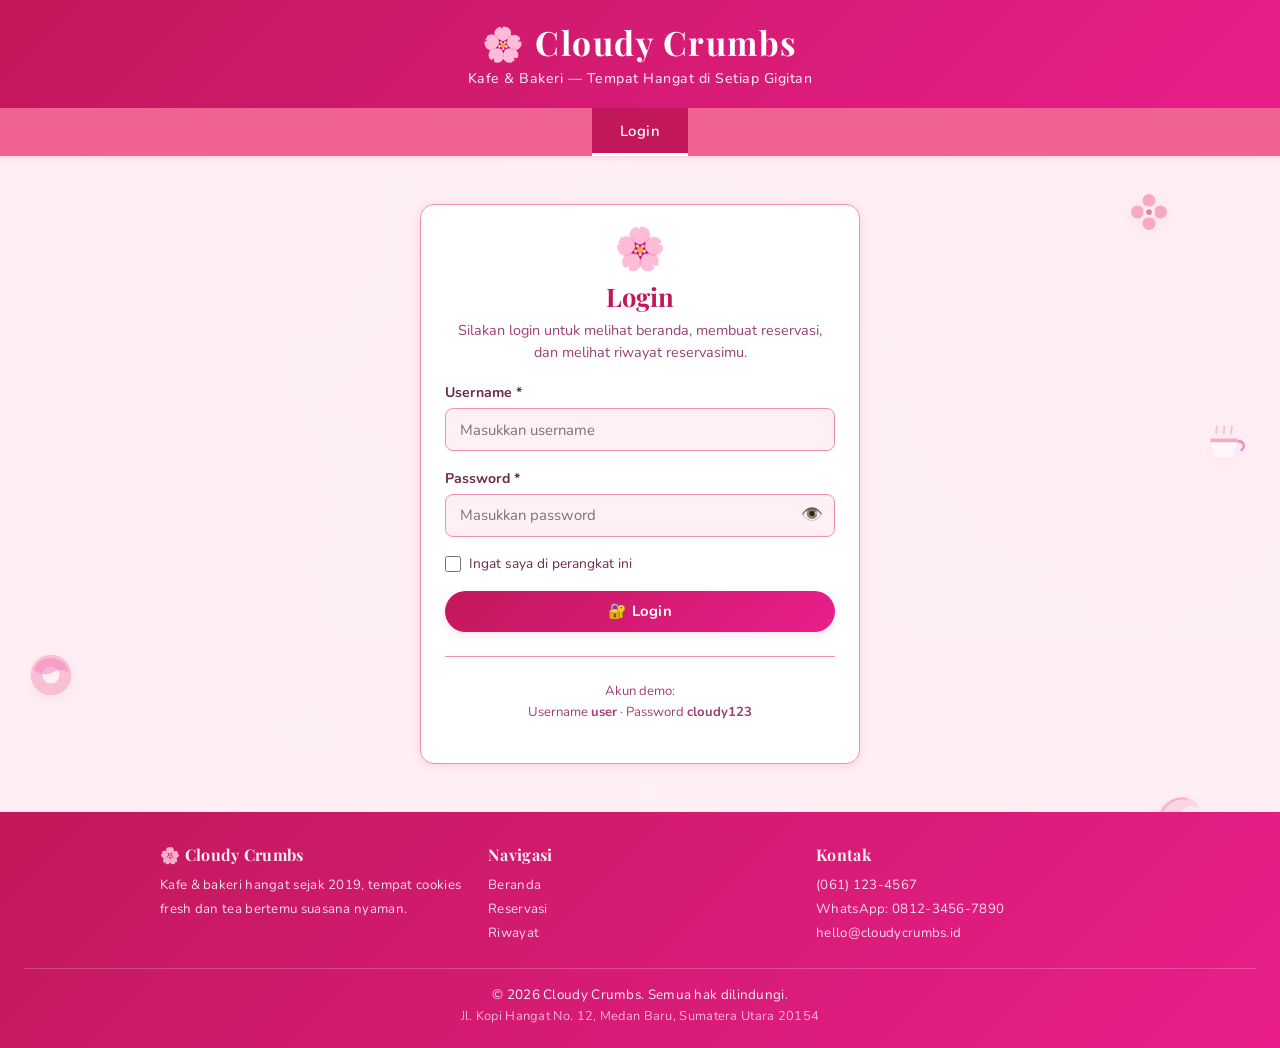
==== commit ec8dec59: "Revisi 20-10-2026" ====
--- a/index.html
+++ b/index.html
@@ -1,664 +1,165 @@
 <!DOCTYPE html>
 <html lang="id">
+
 <head>
   <meta charset="UTF-8" />
   <meta name="viewport" content="width=device-width, initial-scale=1.0" />
-  <title>Cloudy Crumbs – Beranda</title>
+  <title>Cloudy Crumbs – Login</title>
   <link rel="stylesheet" href="style.css" />
   <style>
-    /* ── Hero ── */
-    .hero {
-      background: linear-gradient(135deg, var(--pink-deep) 0%, var(--pink-main) 60%, var(--pink-mid) 100%);
-      border-radius: 16px;
-      padding: 2.5rem 2rem;
-      text-align: center;
-      color: var(--white);
-      margin-bottom: 2rem;
-      box-shadow: 0 4px 20px var(--shadow);
+    .login-wrap {
+      max-width: 440px;
+      margin: 1rem auto;
     }
 
-    .hero h2 {
-      font-family: var(--font-head);
-      font-size: 2rem;
-      margin-bottom: 0.75rem;
-      font-weight: 700;
+    .login-card {
+      text-align: center;
     }
 
-    .hero p {
-      font-size: 1rem;
-      opacity: 0.92;
-      margin-bottom: 1.5rem;
-      line-height: 1.65;
-      max-width: 540px;
-      margin-left: auto;
-      margin-right: auto;
-    }
-
-    .hero .btn-primary {
-      background: var(--white);
-      color: var(--pink-deep);
-      margin-right: 0.5rem;
-    }
-
-    .hero .btn-primary:hover {
-      background: var(--pink-light);
-    }
-
-    .hero .btn-outline {
-      border-color: var(--white);
-      color: var(--white);
-    }
-
-    .hero .btn-outline:hover {
-      background: rgba(255,255,255,0.2);
-    }
-
-    /* ── Info Cards ── */
-    .info-card {
-      background: var(--white);
-      border: 1px solid var(--pink-border);
-      border-radius: 12px;
-      padding: 1.25rem;
-      box-shadow: 0 2px 8px var(--shadow);
-    }
-
-    .info-card h3 {
-      font-family: var(--font-head);
-      color: var(--pink-deep);
-      font-size: 1rem;
+    .login-emoji {
+      font-size: 2.6rem;
+      line-height: 1;
       margin-bottom: 0.5rem;
     }
 
-    .info-card p {
-      font-size: 0.87rem;
-      line-height: 1.6;
-      color: var(--text-mid);
+    .login-title {
+      font-family: var(--font-head);
+      color: var(--pink-deep);
+      font-size: 1.6rem;
+      margin-bottom: 0.35rem;
     }
 
-    /* ── Menu ── */
-    .menu-card {
-      background: var(--white);
-      border: 1px solid var(--pink-border);
-      border-radius: 10px;
-      padding: 1rem 1.1rem;
-      display: flex;
-      flex-direction: column;
-      gap: 0.3rem;
-      box-shadow: 0 1px 6px var(--shadow);
+    .login-sub {
+      font-size: 0.9rem;
+      color: var(--text-soft);
+      margin-bottom: 1.25rem;
+      line-height: 1.55;
     }
 
-    .menu-card .nama {
-      font-weight: 700;
-      color: var(--pink-deep);
-      font-size: 0.95rem;
-    }
-
-    .menu-card .harga {
-      color: var(--pink-main);
-      font-size: 0.88rem;
-      font-weight: 700;
-    }
-
-    .menu-card .keterangan {
-      font-size: 0.82rem;
-      color: var(--text-soft);
+    .login-notice {
+      background: var(--pink-light);
+      border: 1px solid var(--pink-border);
+      color: var(--text-mid);
+      border-radius: 10px;
+      padding: 0.65rem 0.9rem;
+      font-size: 0.85rem;
+      margin-bottom: 1.1rem;
       line-height: 1.5;
     }
 
-    /* ── Jam Operasional ── */
-    .jam-section {
-      background: var(--white);
-      border: 1px solid var(--pink-border);
-      border-radius: 14px;
-      padding: 1.5rem;
-      box-shadow: 0 2px 10px var(--shadow);
-      margin-bottom: 2rem;
+    #formLogin {
+      text-align: left;
     }
 
-    .mb-2 { margin-bottom: 2rem; }
-    .mb-1 { margin-bottom: 1rem; }
+    .pw-wrap {
+      position: relative;
+    }
 
-    /* ============================================
-       OPENING / SPLASH SCREEN 🌸
-       ============================================ */
-    #ccSplash {
-      position: fixed;
-      inset: 0;
-      z-index: 99999;
+    .pw-wrap input {
+      padding-right: 2.8rem;
+    }
+
+    .pw-toggle {
+      position: absolute;
+      right: 0.45rem;
+      top: 50%;
+      transform: translateY(-50%);
+      background: none;
+      border: none;
+      cursor: pointer;
+      font-size: 1.1rem;
+      line-height: 1;
+      padding: 0.3rem;
+    }
+
+    .login-options {
       display: flex;
       align-items: center;
-      justify-content: center;
-      overflow: hidden;
-      background: linear-gradient(135deg, var(--pink-deep) 0%, var(--pink-main) 55%, var(--pink-mid) 100%);
-      transition: opacity 0.6s ease, transform 0.6s ease;
+      gap: 0.5rem;
+      font-size: 0.86rem;
+      color: var(--text-mid);
+      margin-bottom: 1.1rem;
     }
 
-    #ccSplash.cc-splash-hide {
-      opacity: 0;
-      transform: scale(1.04);
-      pointer-events: none;
+    .login-options input {
+      accent-color: var(--pink-main);
+      width: 16px;
+      height: 16px;
+      cursor: pointer;
     }
 
-    #ccSplash .cc-splash-petal {
-      position: absolute;
-      font-size: 1.6rem;
-      opacity: 0.55;
-      animation: ccFloat 7s ease-in-out infinite, ccSpin 12s linear infinite;
-      filter: drop-shadow(0 4px 8px rgba(0, 0, 0, 0.12));
+    .login-options label {
+      cursor: pointer;
     }
 
-    .cc-splash-inner {
-      position: relative;
-      z-index: 2;
-      text-align: center;
-      color: var(--white);
-      padding: 0 1.5rem;
-    }
-
-    .cc-splash-ring {
-      width: 118px;
-      height: 118px;
-      margin: 0 auto 0.9rem;
-      border-radius: 50%;
-      background: rgba(255, 255, 255, 0.16);
-      display: flex;
-      align-items: center;
-      justify-content: center;
-      opacity: 0;
-      animation: ccSplashRingPop 0.7s cubic-bezier(.34, 1.56, .64, 1) 0.15s forwards;
-    }
-
-    .cc-splash-logo {
-      font-size: 3.4rem;
-      display: inline-block;
-      animation: ccSplashBloom 1.8s ease-in-out 0.35s infinite;
-    }
-
-    @keyframes ccSplashRingPop {
-      0% { opacity: 0; transform: scale(0.4); }
-      100% { opacity: 1; transform: scale(1); }
-    }
-
-    @keyframes ccSplashBloom {
-      0%, 100% { transform: scale(1) rotate(-4deg); }
-      50% { transform: scale(1.12) rotate(4deg); }
-    }
-
-    .cc-splash-title {
-      font-family: var(--font-head);
-      font-size: 2rem;
-      font-weight: 700;
-      letter-spacing: 1.5px;
-      opacity: 0;
-      animation: ccSplashRise 0.6s ease 0.35s forwards;
-    }
-
-    .cc-splash-sub {
-      font-size: 0.92rem;
-      opacity: 0;
-      margin-top: 0.4rem;
-      animation: ccSplashRise 0.6s ease 0.55s forwards;
-    }
-
-    @keyframes ccSplashRise {
-      from { opacity: 0; transform: translateY(12px); }
-      to { opacity: 0.95; transform: translateY(0); }
-    }
-
-    .cc-splash-dots {
-      margin-top: 1.6rem;
-      display: flex;
-      gap: 0.4rem;
-      justify-content: center;
-      opacity: 0;
-      animation: ccSplashRise 0.6s ease 0.75s forwards;
-    }
-
-    .cc-splash-dots span {
-      width: 8px;
-      height: 8px;
-      border-radius: 50%;
-      background: var(--white);
-      animation: ccSplashDot 1.1s ease-in-out infinite;
-    }
-
-    .cc-splash-dots span:nth-child(2) { animation-delay: 0.15s; }
-    .cc-splash-dots span:nth-child(3) { animation-delay: 0.3s; }
-
-    @keyframes ccSplashDot {
-      0%, 80%, 100% { transform: translateY(0); opacity: 0.5; }
-      40% { transform: translateY(-7px); opacity: 1; }
-    }
-
-    .cc-splash-skip {
-      position: absolute;
-      bottom: 1.5rem;
-      left: 50%;
-      transform: translateX(-50%);
-      color: var(--white);
-      background: rgba(255, 255, 255, 0.16);
-      border: 1px solid rgba(255, 255, 255, 0.5);
-      border-radius: 20px;
-      padding: 0.4rem 1rem;
-      font-size: 0.78rem;
-      font-family: var(--font-body);
-      cursor: pointer;
-      opacity: 0;
-      animation: ccSplashRise 0.6s ease 1s forwards;
-    }
-
-    .cc-splash-skip:hover {
-      background: rgba(255, 255, 255, 0.28);
-    }
-
-    @media (max-width: 600px) {
-      .cc-splash-logo { font-size: 2.7rem; }
-      .cc-splash-title { font-size: 1.5rem; }
-      .cc-splash-ring { width: 96px; height: 96px; }
-    }
-
-    /* ============================================
-       METODE PEMBAYARAN 💳
-       ============================================ */
-    .payment-section {
-      background: var(--white);
-      border: 1px solid var(--pink-border);
-      border-radius: 14px;
-      padding: 1.5rem;
-      box-shadow: 0 2px 10px var(--shadow);
-      margin-bottom: 2rem;
-    }
-
-    .payment-grid {
-      display: grid;
-      grid-template-columns: repeat(auto-fit, minmax(150px, 1fr));
-      gap: 0.9rem;
-      margin-top: 1rem;
-    }
-
-    .payment-card {
-      background: var(--pink-pale);
-      border: 1px solid var(--pink-border);
-      border-radius: 12px;
-      padding: 1.1rem 0.9rem;
-      text-align: center;
-      display: flex;
-      flex-direction: column;
-      align-items: center;
-      gap: 0.35rem;
-      opacity: 0;
-      transform: translateY(10px);
-      animation: fadeUp 0.5s ease forwards;
-      transition: transform 0.25s ease, box-shadow 0.25s ease, background 0.25s ease;
-    }
-
-    .payment-card:hover {
-      transform: translateY(-5px) scale(1.03);
-      box-shadow: 0 8px 18px var(--shadow);
-      background: var(--white);
-    }
-
-    .payment-card:nth-child(2) { animation-delay: 0.05s; }
-    .payment-card:nth-child(3) { animation-delay: 0.1s; }
-    .payment-card:nth-child(4) { animation-delay: 0.15s; }
-    .payment-card:nth-child(5) { animation-delay: 0.2s; }
-    .payment-card:nth-child(6) { animation-delay: 0.25s; }
-
-    .payment-card .icon {
-      font-size: 1.9rem;
-      line-height: 1;
-    }
-
-    .payment-card .nama-metode {
-      font-weight: 700;
-      color: var(--pink-deep);
-      font-size: 0.9rem;
-    }
-
-    .payment-card .ket-metode {
-      font-size: 0.76rem;
+    .login-demo {
+      font-size: 0.82rem;
       color: var(--text-soft);
-      line-height: 1.4;
-    }
-
-    .payment-note {
-      margin-top: 1.1rem;
-      font-size: 0.83rem;
-      color: var(--text-mid);
-      background: var(--pink-light);
-      border-radius: 10px;
-      padding: 0.7rem 0.9rem;
-      line-height: 1.55;
+      margin-bottom: 1rem;
+      line-height: 1.6;
     }
   </style>
 </head>
+
 <body>
 
-  <!-- Opening / Splash Screen 🌸 -->
-  <div id="ccSplash" role="status" aria-label="Memuat Cloudy Crumbs">
-    <span class="cc-splash-petal" style="top:14%; left:12%; --rot:-8deg;">🌸</span>
-    <span class="cc-splash-petal" style="top:70%; left:16%; --rot:10deg; animation-delay:0.6s;">🧁</span>
-    <span class="cc-splash-petal" style="top:22%; left:84%; --rot:6deg; animation-delay:1.1s;">🍪</span>
-    <span class="cc-splash-petal" style="top:76%; left:82%; --rot:-10deg; animation-delay:0.3s;">🌸</span>
-    <span class="cc-splash-petal" style="top:48%; left:6%; --rot:4deg; animation-delay:1.6s;">🍵</span>
-
-    <div class="cc-splash-inner">
-      <div class="cc-splash-ring"><span class="cc-splash-logo">🌸</span></div>
-      <h2 class="cc-splash-title">Cloudy Crumbs</h2>
-      <p class="cc-splash-sub">Menyiapkan kehangatan untukmu...</p>
-      <div class="cc-splash-dots"><span></span><span></span><span></span></div>
+  <header style="position:relative;">
+    <div class="header-inner">
+      <h1>🌸 Cloudy Crumbs</h1>
+      <p>Kafe & Bakeri — Tempat Hangat di Setiap Gigitan</p>
     </div>
-
-    <button type="button" class="cc-splash-skip" id="ccSplashSkip">Lewati ›</button>
-  </div>
-
-  <!-- Hamburger menu mobile (dementhia) -->
-<header style="position:relative;">
-  <div class="header-inner">
-    <h1>🌸 Cloudy Crumbs</h1>
-    <p>Kafe & Bakeri — Tempat Hangat di Setiap Gigitan</p>
-  </div>
-  <button class="hamburger" id="hamburgerBtn" aria-label="Buka menu">
-    <span></span>
-    <span></span>
-    <span></span>
-  </button>
-</header>
+    </header>
 
   <nav aria-label="Menu Utama">
     <ul>
-      <li><a href="beranda.html" class="active">Beranda</a></li>
-      <li><a href="booking.html">Reservasi</a></li>
-      <li><a href="riwayat.html">Riwayat</a></li>
+      <li><a href="index.html" class="active">Login</a></li>
     </ul>
   </nav>
 
   <main>
 
-    <!-- Hero -->
-    <section class="hero" aria-labelledby="judul-hero">
-      <h2 id="judul-hero">Selamat Datang di Cloudy Crumbs 🌸</h2>
-      <p id="statusBukaSekarang" class="status-live">⏳ Mengecek jam buka...</p>
-      <p>
-        Cloudy Crumbs adalah kafe bakery sejak 2019 yang 
-        menyajikan cookies fresh dan berbagai pilihan tea 
-        dalam suasana hangat dan nyaman. Buat reservasi sekarang dan pastikan meja favorit Anda tersedia!
-      </p>
-      <a href="booking.html" class="btn btn-primary">Reservasi Sekarang</a>
-      <a href="riwayat.html" class="btn btn-outline">Lihat Riwayat</a>
-    </section>
+    <div class="login-wrap">
+      <div class="card login-card">
+        <div class="login-emoji">🌸</div>
+        <h1 class="login-title">Login</h1>
+        <p class="login-sub">Silakan login untuk melihat beranda, membuat reservasi, dan melihat riwayat reservasimu.</p>
 
-    <!-- Info Kafe -->
-    <section class="mb-2" aria-label="Informasi Kafe">
-      <h2 class="section-heading">Informasi Kafe</h2>
-      <div class="grid-3">
-        <article class="info-card">
-          <h3>📍 Lokasi</h3>
-          <p>Jl. Kopi Hangat No. 12,<br>Medan Baru, Sumatera Utara 20154</p>
-        </article>
-        <article class="info-card">
-          <h3>📞 Kontak</h3>
-          <p>
-            Telepon: (061) 123-4567<br>
-            WhatsApp: 0812-3456-7890<br>
-            Email: hello@cloudycrumbs.id
-          </p>
-        </article>
-        <article class="info-card">
-          <h3>🪑 Kapasitas</h3>
-          <p>
-            Total 60 kursi tersedia.<br>
-            Indoor (AC): 40 kursi.<br>
-            Outdoor (Taman): 20 kursi.
-          </p>
-        </article>
-      </div>
-    </section>
+        <p class="login-notice" id="loginNotice" hidden>
+          🔒 Kamu perlu login dulu untuk membuka halaman tersebut ya.
+        </p>
 
-    <!-- Menu Unggulan -->
-    <section class="mb-2" aria-labelledby="judul-menu">
-      <h2 class="section-heading" id="judul-menu">🍰 Menu Unggulan</h2>
-      <p class="section-sub">Cari menu favoritmu atau saring berdasarkan kategori di bawah ini 👇</p>
+        <form id="formLogin" novalidate>
+          <div class="form-group">
+            <label for="username">Username *</label>
+            <input type="text" id="username" name="username" placeholder="Masukkan username" autocomplete="username"
+              required />
+          </div>
 
-      <div class="menu-toolbar">
-        <div class="menu-search">
-          <input type="text" id="menuSearchInput" placeholder="Cari nama menu, mis. matcha, cokelat..." aria-label="Cari menu" />
-        </div>
-        <div class="menu-tabs" role="tablist" aria-label="Filter kategori menu">
-          <button type="button" class="menu-tab active" data-kategori="semua">🍽️ Semua</button>
-          <button type="button" class="menu-tab" data-kategori="cupcake">🧁 Cupcake</button>
-          <button type="button" class="menu-tab" data-kategori="tea">🍵 Tea</button>
-        </div>
-      </div>
-
-      <div class="grid-3" id="menuGrid">
-
-  <!-- CUPCAKE -->
-  <article class="menu-card best" data-kategori="cupcake">
-    <span class="nama">🧁 Strawberry Cream Cupcake</span>
-    <span class="harga">Rp 28.000</span>
-    <span class="rating">★★★★★ <span style="color:var(--text-soft); font-weight:600;">(4.9)</span></span>
-    <span class="keterangan">Cupcake lembut dengan krim strawberry manis segar.</span>
-  </article>
-
-  <article class="menu-card" data-kategori="cupcake">
-    <span class="nama">🧁 Chocolate Lava Cupcake</span>
-    <span class="harga">Rp 30.000</span>
-    <span class="rating">★★★★☆ <span style="color:var(--text-soft); font-weight:600;">(4.7)</span></span>
-    <span class="keterangan">Cokelat lumer di dalam, favorit pecinta manis.</span>
-  </article>
-
-  <article class="menu-card best" data-kategori="cupcake">
-    <span class="nama">🧁 Vanilla Berry Cupcake</span>
-    <span class="harga">Rp 27.000</span>
-    <span class="rating">★★★★★ <span style="color:var(--text-soft); font-weight:600;">(4.8)</span></span>
-    <span class="keterangan">Vanilla soft cake dengan topping blueberry & raspberry.</span>
-  </article>
-
-  <!-- TEA -->
-  <article class="menu-card best" data-kategori="tea">
-    <span class="nama">🍵 Matcha Latte Creamy</span>
-    <span class="harga">Rp 34.000</span>
-    <span class="rating">★★★★★ <span style="color:var(--text-soft); font-weight:600;">(4.9)</span></span>
-    <span class="keterangan">Matcha Jepang dengan susu creamy dan foam lembut.</span>
-  </article>
-
-  <article class="menu-card" data-kategori="tea">
-    <span class="nama">🍋 Lemon Tea Fresh</span>
-    <span class="harga">Rp 22.000</span>
-    <span class="rating">★★★★☆ <span style="color:var(--text-soft); font-weight:600;">(4.5)</span></span>
-    <span class="keterangan">Teh segar dengan perasan lemon asli, dingin & refreshing.</span>
-  </article>
-
-  <article class="menu-card best" data-kategori="tea">
-    <span class="nama">🌸 Rose Milk Tea</span>
-    <span class="harga">Rp 29.000</span>
-    <span class="rating">★★★★★ <span style="color:var(--text-soft); font-weight:600;">(4.8)</span></span>
-    <span class="keterangan">Milk tea dengan aroma mawar yang soft & calming.</span>
-  </article>
-
-  <article class="menu-card" data-kategori="tea">
-    <span class="nama">🧋 Brown Sugar Milk Tea</span>
-    <span class="harga">Rp 31.000</span>
-    <span class="rating">★★★★☆ <span style="color:var(--text-soft); font-weight:600;">(4.6)</span></span>
-    <span class="keterangan">Milk tea manis dengan brown sugar caramel khas.</span>
-  </article>
-
-  <article class="menu-card" data-kategori="tea">
-    <span class="nama">🍑 Peach Iced Tea</span>
-    <span class="harga">Rp 26.000</span>
-    <span class="rating">★★★★☆ <span style="color:var(--text-soft); font-weight:600;">(4.4)</span></span>
-    <span class="keterangan">Teh dingin dengan rasa peach yang manis segar.</span>
-  </article>
-
-  <article class="menu-card best" data-kategori="cupcake">
-    <span class="nama">🍫 Choco Hazelnut Cupcake</span>
-    <span class="harga">Rp 32.000</span>
-    <span class="rating">★★★★★ <span style="color:var(--text-soft); font-weight:600;">(4.9)</span></span>
-    <span class="keterangan">Cupcake cokelat dengan krim hazelnut premium.</span>
-  </article>
-</div>
-      <p class="menu-empty" id="menuEmptyState">🌸 Menu tidak ditemukan. Coba kata kunci atau kategori lain ya~</p>
-    </section>
-
-    <!-- Testimoni Pelanggan -->
-    <section class="mb-2" aria-labelledby="judul-testimoni">
-      <h2 class="section-heading" id="judul-testimoni">💬 Apa Kata Mereka</h2>
-      <div class="testimoni-grid">
-        <article class="testimoni-card">
-          <span class="bintang">★★★★★</span>
-          <p class="isi">"Cupcake-nya lembut banget dan suasananya cozy, cocok buat kerja santai sambil ngeteh."</p>
-          <div class="penulis">
-            <span class="testimoni-avatar">R</span>
-            <div>
-              <div class="testimoni-nama">Rani A.</div>
-              <div class="testimoni-sub">Pelanggan Tetap</div>
+          <div class="form-group">
+            <label for="password">Password *</label>
+            <div class="pw-wrap">
+              <input type="password" id="password" name="password" placeholder="Masukkan password"
+                autocomplete="current-password" required />
+              <button type="button" class="pw-toggle" id="pwToggle" aria-label="Tampilkan password">👁️</button>
             </div>
           </div>
-        </article>
-        <article class="testimoni-card">
-          <span class="bintang">★★★★★</span>
-          <p class="isi">"Reservasinya gampang banget lewat website, pas datang meja langsung siap. Recommended!"</p>
-          <div class="penulis">
-            <span class="testimoni-avatar">F</span>
-            <div>
-              <div class="testimoni-nama">Fajar S.</div>
-              <div class="testimoni-sub">Kunjungan Keluarga</div>
-            </div>
+
+          <div class="login-options">
+            <input type="checkbox" id="ingat" name="ingat" />
+            <label for="ingat">Ingat saya di perangkat ini</label>
           </div>
-        </article>
-        <article class="testimoni-card">
-          <span class="bintang">★★★★☆</span>
-          <p class="isi">"Matcha latte-nya juara, area outdoornya juga adem buat nongkrong sore-sore."</p>
-          <div class="penulis">
-            <span class="testimoni-avatar">D</span>
-            <div>
-              <div class="testimoni-nama">Dinda P.</div>
-              <div class="testimoni-sub">Pelanggan Baru</div>
-            </div>
-          </div>
-        </article>
+
+          <button type="submit" class="btn btn-primary btn-full">🔐 Login</button>
+        </form>
+
+        <hr class="divider" />
+
+        <p class="login-demo">
+          Akun demo:<br>
+          Username <strong>user</strong> · Password <strong>cloudy123</strong>
+        </p>
       </div>
-    </section>
-
-    <!-- FAQ -->
-    <section class="mb-2" aria-labelledby="judul-faq">
-      <h2 class="section-heading" id="judul-faq">❓ Pertanyaan yang Sering Ditanyakan</h2>
-      <div class="faq-list">
-        <div class="faq-item">
-          <button type="button" class="faq-question">Apakah reservasi bisa dibatalkan?
-            <span class="ikon">+</span>
-          </button>
-          <div class="faq-answer">Bisa. Pembatalan dapat dilakukan maksimal 1 jam sebelum jadwal kunjungan melalui halaman Riwayat Reservasi.</div>
-        </div>
-        <div class="faq-item">
-          <button type="button" class="faq-question">Apakah ada biaya untuk reservasi meja?
-            <span class="ikon">+</span>
-          </button>
-          <div class="faq-answer">Tidak ada biaya reservasi sama sekali. Kamu hanya perlu membayar makanan dan minuman yang dipesan saat berkunjung.</div>
-        </div>
-        <div class="faq-item">
-          <button type="button" class="faq-question">Bagaimana jika saya terlambat datang?
-            <span class="ikon">+</span>
-          </button>
-          <div class="faq-answer">Meja akan ditahan selama 15 menit dari jam reservasi. Jika lebih dari itu, meja bisa dialihkan ke tamu lain.</div>
-        </div>
-        <div class="faq-item">
-          <button type="button" class="faq-question">Apakah Cloudy Crumbs menerima pre-order kue?
-            <span class="ikon">+</span>
-          </button>
-          <div class="faq-answer">Tentu! Kamu bisa menghubungi kami via WhatsApp untuk pre-order kue ulang tahun atau pastri untuk acara khusus.</div>
-        </div>
-      </div>
-    </section>
-
-    <!-- Jam Operasional (Tabel) -->
-    <section class="jam-section" aria-labelledby="judul-jam">
-      <h2 class="section-heading" id="judul-jam">🕐 Jam Operasional</h2>
-      <div class="tabel-wrapper">
-        <table>
-          <thead>
-            <tr>
-              <th>Hari</th>
-              <th>Jam Buka</th>
-              <th>Jam Tutup</th>
-              <th>Status</th>
-            </tr>
-          </thead>
-          <tbody>
-            <tr>
-              <td>Senin – Kamis</td>
-              <td>08.00 WIB</td>
-              <td>21.00 WIB</td>
-              <td><span class="badge badge-hijau">Buka</span></td>
-            </tr>
-            <tr>
-              <td>Jumat</td>
-              <td>08.00 WIB</td>
-              <td>22.00 WIB</td>
-              <td><span class="badge badge-hijau">Buka</span></td>
-            </tr>
-            <tr>
-              <td>Sabtu</td>
-              <td>09.00 WIB</td>
-              <td>22.00 WIB</td>
-              <td><span class="badge badge-hijau">Buka</span></td>
-            </tr>
-            <tr>
-              <td>Minggu</td>
-              <td>09.00 WIB</td>
-              <td>20.00 WIB</td>
-              <td><span class="badge badge-hijau">Buka</span></td>
-            </tr>
-            <tr>
-              <td>Hari Libur Nasional</td>
-              <td>–</td>
-              <td>–</td>
-              <td><span class="badge badge-merah">Tutup</span></td>
-            </tr>
-          </tbody>
-        </table>
-      </div>
-    </section>
-
-    <!-- Metode Pembayaran -->
-    <section class="payment-section" aria-labelledby="judul-payment">
-      <h2 class="section-heading" id="judul-payment">💳 Metode Pembayaran</h2>
-      <p class="section-sub">Bayar dengan cara apa pun yang paling nyaman buat kamu 🌸</p>
-
-      <div class="payment-grid">
-        <div class="payment-card">
-          <span class="icon">💵</span>
-          <span class="nama-metode">Tunai</span>
-          <span class="ket-metode">Bayar langsung di kasir</span>
-        </div>
-        <div class="payment-card">
-          <span class="icon">📱</span>
-          <span class="nama-metode">QRIS</span>
-          <span class="ket-metode">Scan & bayar dari semua e-wallet / m-banking</span>
-        </div>
-        <div class="payment-card">
-          <span class="icon">💳</span>
-          <span class="nama-metode">Kartu Debit / Kredit</span>
-          <span class="ket-metode">Visa, Mastercard, & kartu lokal</span>
-        </div>
-        <div class="payment-card">
-          <span class="icon">🏦</span>
-          <span class="nama-metode">Transfer Bank</span>
-          <span class="ket-metode">BCA, Mandiri, BNI, BRI</span>
-        </div>
-        <div class="payment-card">
-          <span class="icon">👛</span>
-          <span class="nama-metode">E-Wallet</span>
-          <span class="ket-metode">GoPay, OVO, DANA, ShopeePay</span>
-        </div>
-      </div>
-
-      <p class="payment-note">
-        ℹ️ Pembayaran dilakukan langsung di kafe saat kunjungan — reservasi meja
-        melalui website ini sepenuhnya gratis, tanpa DP maupun biaya tambahan.
-      </p>
-    </section>
+    </div>
 
   </main>
 
@@ -687,38 +188,7 @@
     </div>
   </footer>
 
-  <!-- Logic Opening / Splash Screen 🌸 -->
-  <script>
-    (function () {
-      "use strict";
-      var splash = document.getElementById("ccSplash");
-      if (!splash) return;
-
-      // Hanya tampil sekali per sesi biar gak ganggu kalau bolak-balik ke Beranda
-      if (sessionStorage.getItem("ccSplashSeen") === "1") {
-        splash.style.display = "none";
-        return;
-      }
-
-      document.body.style.overflow = "hidden";
-      var sudahTutup = false;
-
-      function tutupSplash() {
-        if (sudahTutup) return;
-        sudahTutup = true;
-        splash.classList.add("cc-splash-hide");
-        document.body.style.overflow = "";
-        sessionStorage.setItem("ccSplashSeen", "1");
-        setTimeout(function () {
-          splash.style.display = "none";
-        }, 650);
-      }
-
-      document.getElementById("ccSplashSkip").addEventListener("click", tutupSplash);
-      setTimeout(tutupSplash, 2200);
-    })();
-  </script>
-
   <script src="script.js" defer></script>
 </body>
+
 </html>
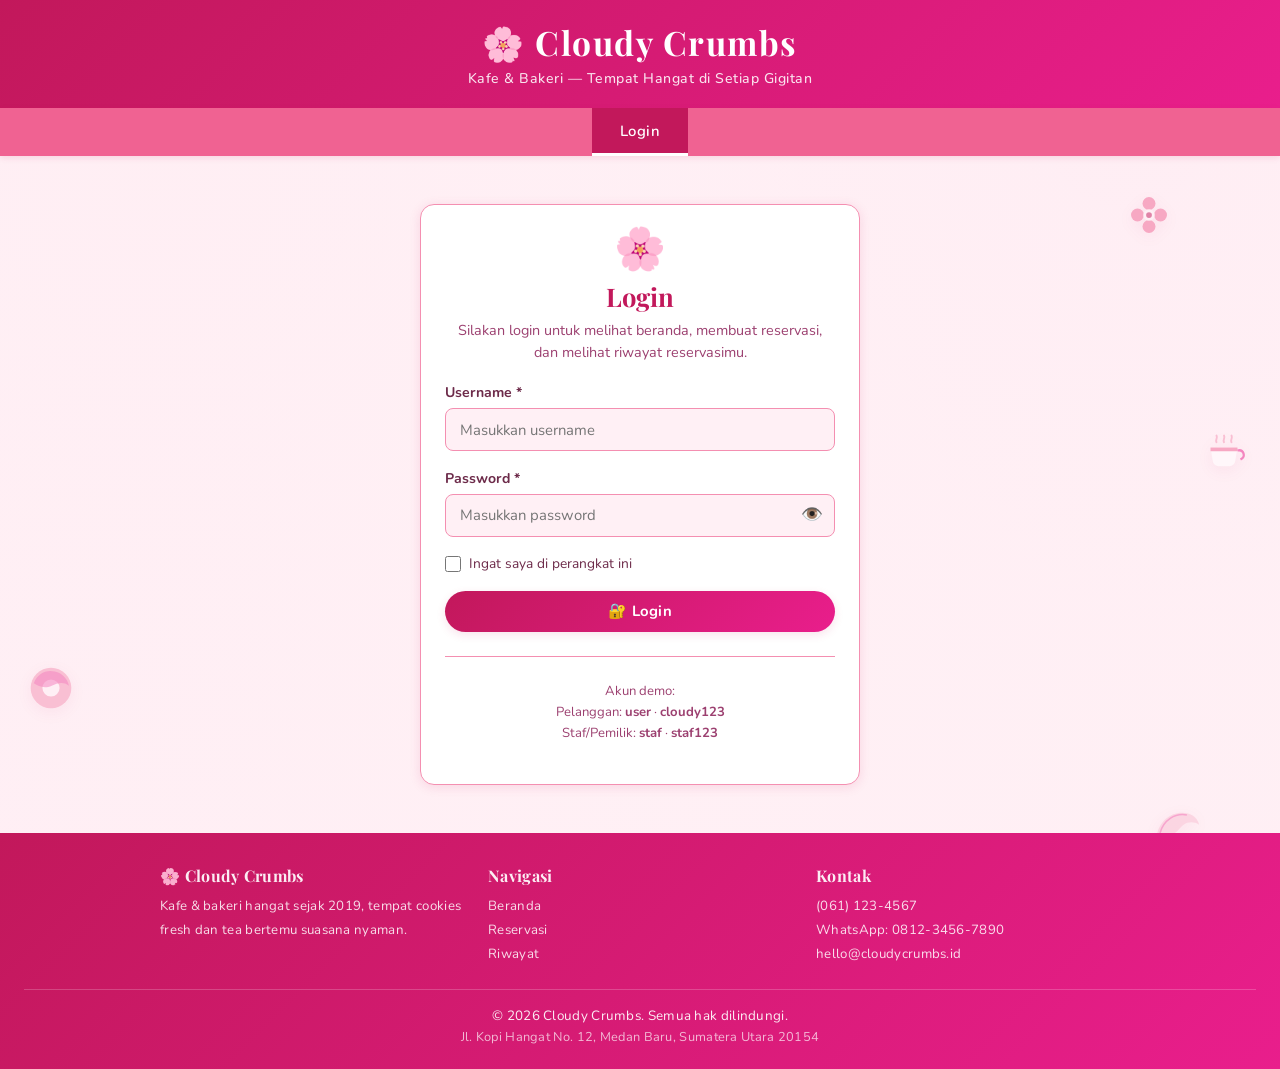
==== commit 7837fd26: "update project" ====
--- a/index.html
+++ b/index.html
@@ -156,7 +156,8 @@
 
         <p class="login-demo">
           Akun demo:<br>
-          Username <strong>user</strong> · Password <strong>cloudy123</strong>
+          Pelanggan: <strong>user</strong> · <strong>cloudy123</strong><br>
+          Staf/Pemilik: <strong>staf</strong> · <strong>staf123</strong>
         </p>
       </div>
     </div>
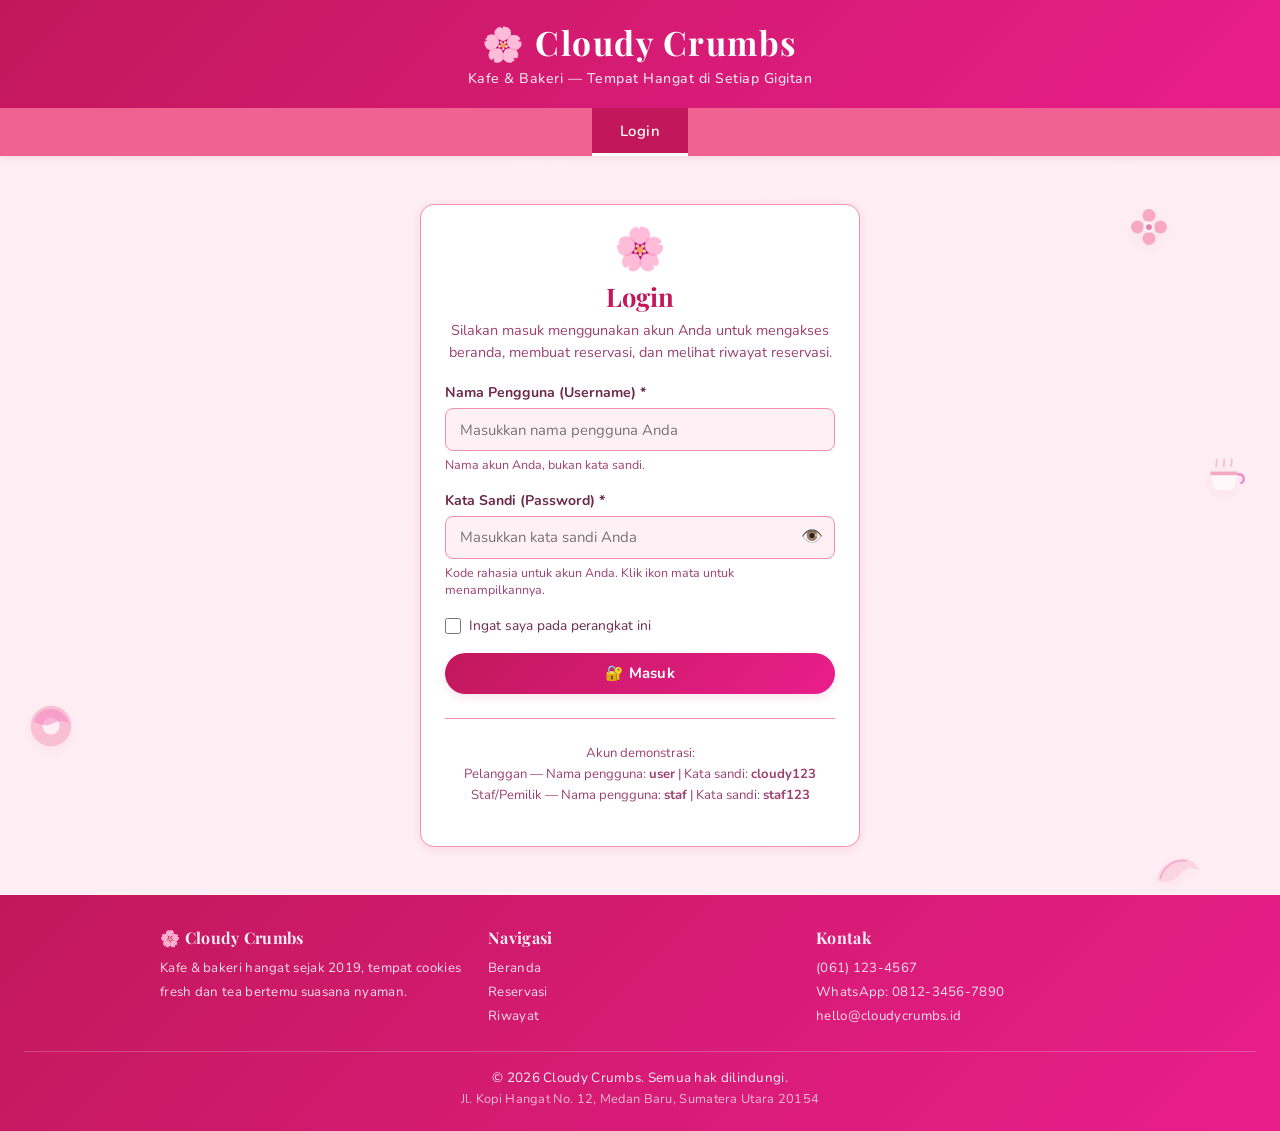
==== commit de074c3e: "update project" ====
--- a/index.html
+++ b/index.html
@@ -92,6 +92,14 @@
       cursor: pointer;
     }
 
+    .field-hint {
+      display: block;
+      margin-top: 0.3rem;
+      font-size: 0.78rem;
+      color: var(--text-soft);
+      line-height: 1.4;
+    }
+
     .login-demo {
       font-size: 0.82rem;
       color: var(--text-soft);
@@ -122,42 +130,45 @@
       <div class="card login-card">
         <div class="login-emoji">🌸</div>
         <h1 class="login-title">Login</h1>
-        <p class="login-sub">Silakan login untuk melihat beranda, membuat reservasi, dan melihat riwayat reservasimu.</p>
+        <p class="login-sub">Silakan masuk menggunakan akun Anda untuk mengakses beranda, membuat reservasi, dan melihat riwayat reservasi.</p>
 
         <p class="login-notice" id="loginNotice" hidden>
-          🔒 Kamu perlu login dulu untuk membuka halaman tersebut ya.
+          🔒 Anda harus masuk (login) terlebih dahulu untuk mengakses halaman tersebut.
         </p>
 
         <form id="formLogin" novalidate>
           <div class="form-group">
-            <label for="username">Username *</label>
-            <input type="text" id="username" name="username" placeholder="Masukkan username" autocomplete="username"
-              required />
+            <label for="username">Nama Pengguna (Username) *</label>
+            <input type="text" id="username" name="username" placeholder="Masukkan nama pengguna Anda" autocomplete="username"
+              aria-describedby="hintUser" data-error-kosong="Nama pengguna (username) wajib diisi." required />
+            <small class="field-hint" id="hintUser">Nama akun Anda, bukan kata sandi.</small>
           </div>
 
           <div class="form-group">
-            <label for="password">Password *</label>
+            <label for="password">Kata Sandi (Password) *</label>
             <div class="pw-wrap">
-              <input type="password" id="password" name="password" placeholder="Masukkan password"
-                autocomplete="current-password" required />
-              <button type="button" class="pw-toggle" id="pwToggle" aria-label="Tampilkan password">👁️</button>
+              <input type="password" id="password" name="password" placeholder="Masukkan kata sandi Anda"
+                autocomplete="current-password" aria-describedby="hintPass"
+                data-error-kosong="Kata sandi (password) wajib diisi." required />
+              <button type="button" class="pw-toggle" id="pwToggle" aria-label="Tampilkan kata sandi">👁️</button>
             </div>
+            <small class="field-hint" id="hintPass">Kode rahasia untuk akun Anda. Klik ikon mata untuk menampilkannya.</small>
           </div>
 
           <div class="login-options">
             <input type="checkbox" id="ingat" name="ingat" />
-            <label for="ingat">Ingat saya di perangkat ini</label>
+            <label for="ingat">Ingat saya pada perangkat ini</label>
           </div>
 
-          <button type="submit" class="btn btn-primary btn-full">🔐 Login</button>
+          <button type="submit" class="btn btn-primary btn-full">🔐 Masuk</button>
         </form>
 
         <hr class="divider" />
 
         <p class="login-demo">
-          Akun demo:<br>
-          Pelanggan: <strong>user</strong> · <strong>cloudy123</strong><br>
-          Staf/Pemilik: <strong>staf</strong> · <strong>staf123</strong>
+          Akun demonstrasi:<br>
+          Pelanggan &mdash; Nama pengguna: <strong>user</strong> | Kata sandi: <strong>cloudy123</strong><br>
+          Staf/Pemilik &mdash; Nama pengguna: <strong>staf</strong> | Kata sandi: <strong>staf123</strong>
         </p>
       </div>
     </div>
